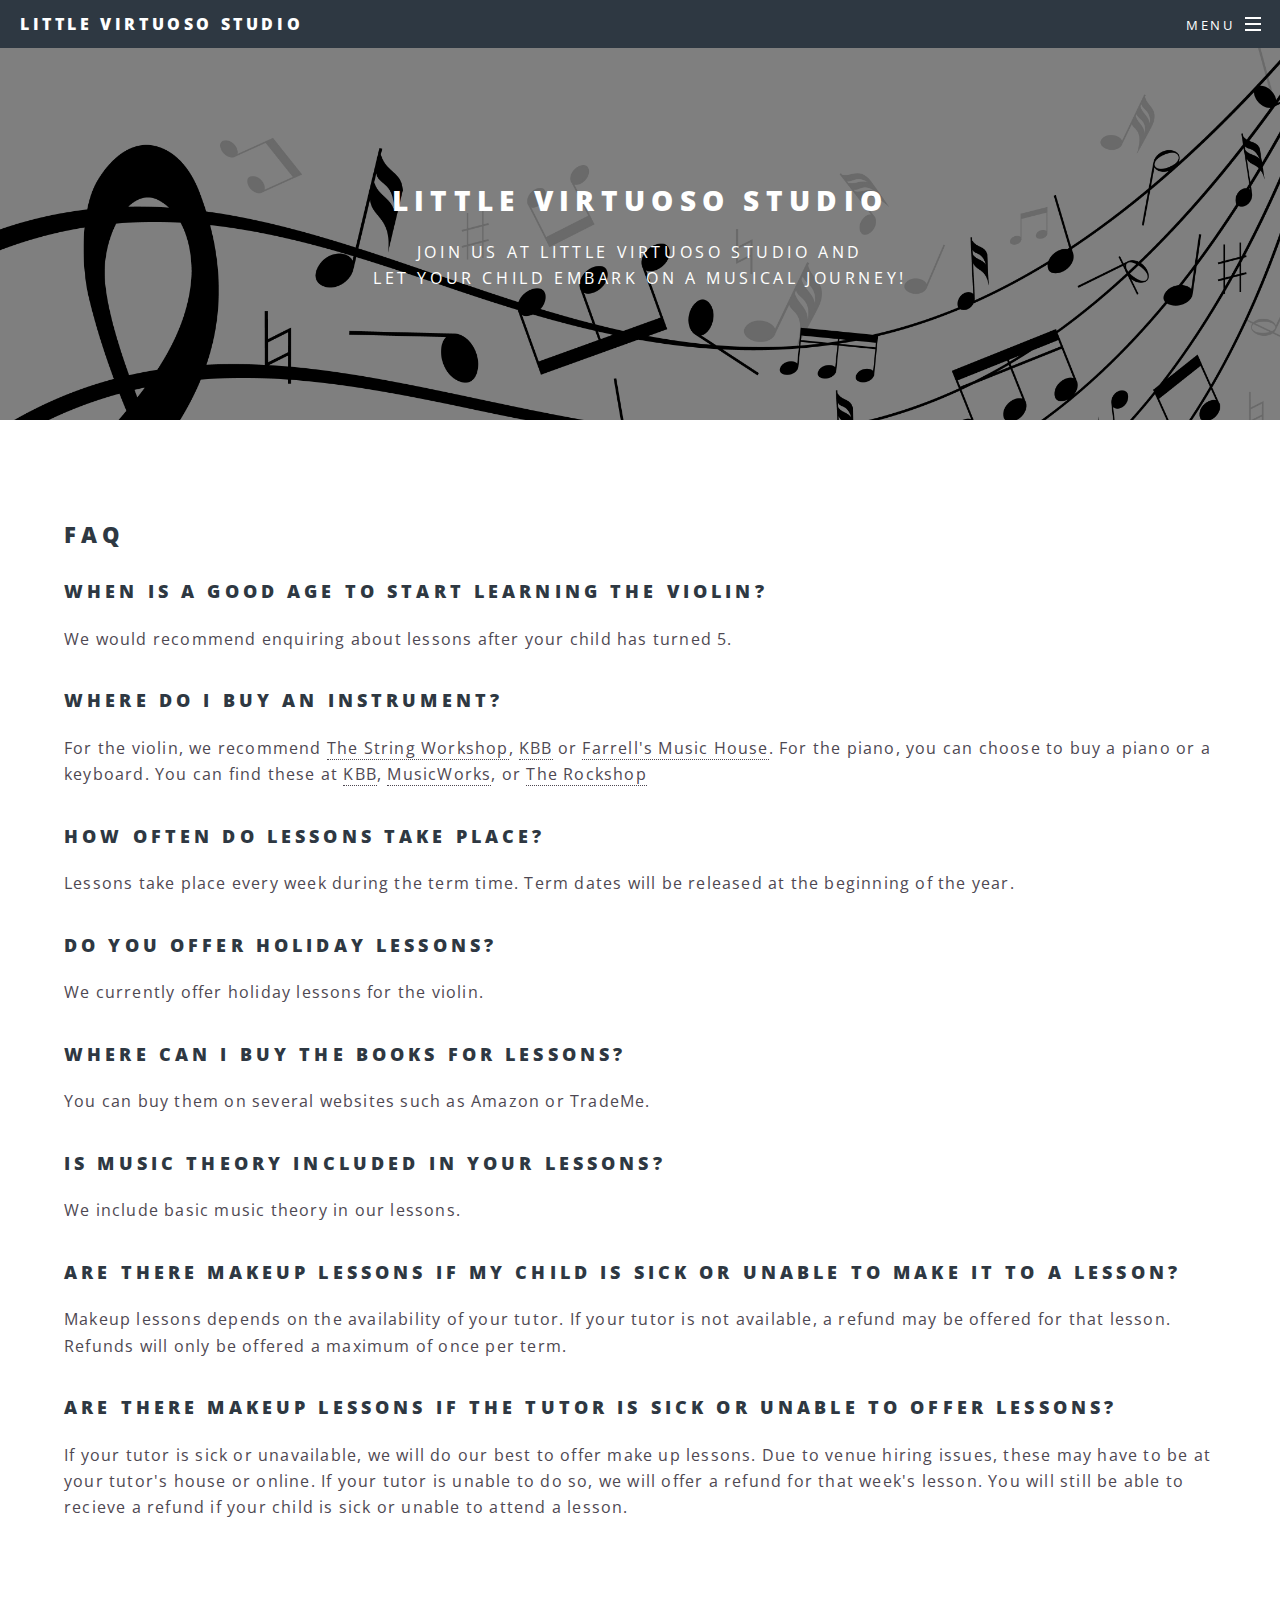
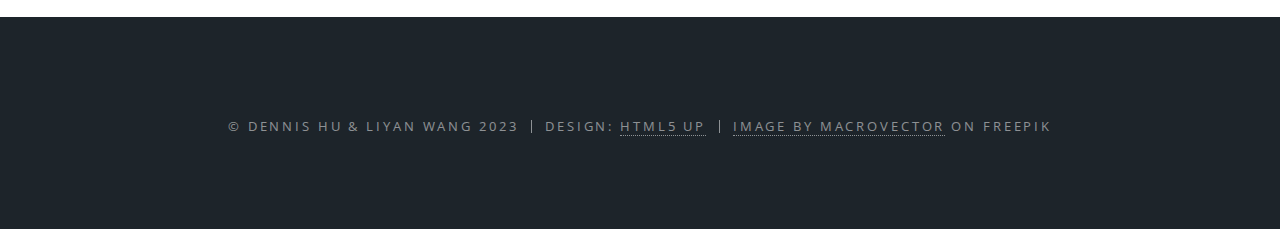
==== faq.html @ 26b9c745 "Add files" ====
<!DOCTYPE HTML>
<!--
	Spectral by HTML5 UP
	html5up.net | @ajlkn
	Free for personal and commercial use under the CCA 3.0 license (html5up.net/license)
-->
<html>
	<head>
		<title>Little Virtuoso Studio</title>
		<meta charset="utf-8" />
		<meta name="viewport" content="width=device-width, initial-scale=1, user-scalable=no" />
		<link rel="stylesheet" href="assets/css/main.css" />
		<noscript><link rel="stylesheet" href="assets/css/noscript.css" /></noscript>
	</head>
	<body class="is-preload">

		<!-- Page Wrapper -->
			<div id="page-wrapper">

				<!-- Header -->
					<header id="header">
						<h1><a href="index.html">Little Virtuoso Studio</a></h1>
						<nav id="nav">
							<ul>
								<li class="special">
									<a href="#menu" class="menuToggle"><span>Menu</span></a>
									<div id="menu">
										<ul>
											<li><a href="index.html">Home</a></li>
											<li><a href="lessons.html">Lessons</a></li>
											<li><a href="faq.html">FAQ</a></li>
											<li><a href="tutors.html">Our Tutors</a></li>
											<li><a href="contact.html">Contact</a></li>
										</ul>
									</div>
								</li>
						</nav>
					</header>

				<!-- Main -->
					<article id="main">
						<header>
							<h2>Little Virtuoso Studio</h2>
							<p>Join us at Little Virtuoso Studio and <br> let your child embark on a musical journey!</p>
						</header>
						<section class="wrapper style5">
							<div class="inner">

								<h2>FAQ</h2>

								<h3>When is a good age to start learning the violin?</h3>
								<p>We would recommend enquiring about lessons after your child has turned 5.</p>

								<h3>Where do I buy an instrument?</h3>
								<p>For the violin, we recommend <a href="https://www.stringworkshop.co.nz/">The String Workshop</a>, <a href="https://www.kbbmusic.co.nz/">KBB</a> 
								or <a href="https://www.farrellsmusic.co.nz/">Farrell's Music House</a>. For the piano, you can choose to buy a piano or a keyboard. You can find these at 
								<a href="https://www.kbbmusic.co.nz/">KBB</a>, <a href="https://www.musicworks.co.nz/">MusicWorks</a>, or <a href="https://www.rockshop.co.nz/">The Rockshop</a></p>
								
								<h3>How often do lessons take place?</h3>
								<p>Lessons take place every week during the term time. Term dates will be released at the beginning of the year.</p>

								<h3>Do you offer holiday lessons?</h3>
								<p>We currently offer holiday lessons for the violin.</p>

								<h3>Where can I buy the books for lessons?</h3>
								<p>You can buy them on several websites such as Amazon or TradeMe.</p>

								<h3>Is music theory included in your lessons?</h3>
								<p>We include basic music theory in our lessons.</p>

								<h3>Are there makeup lessons if my child is sick or unable to make it to a lesson?</h3>
								<p>Makeup lessons depends on the availability of your tutor. If your tutor is not available, a refund may be offered for that lesson. 
									Refunds will only be offered a maximum of once per term.</p>

								<h3>Are there makeup lessons if the tutor is sick or unable to offer lessons?</h3>
								<p>If your tutor is sick or unavailable, we will do our best to offer make up lessons. Due to venue hiring issues, these may have to be at your tutor's house or online. If 
									your tutor is unable to do so, we will offer a refund for that week's lesson. You will still be able to recieve a refund if your child is sick 
									or unable to attend a lesson.</p>

							</div>
						</section>
					</article>

				<!-- Footer -->
					<footer id="footer">
						<!--<ul class="icons">
							<li><a href="#" class="icon brands fa-twitter"><span class="label">Twitter</span></a></li>
							<li><a href="#" class="icon brands fa-facebook-f"><span class="label">Facebook</span></a></li>
							<li><a href="#" class="icon brands fa-instagram"><span class="label">Instagram</span></a></li>
							<li><a href="#" class="icon brands fa-dribbble"><span class="label">Dribbble</span></a></li>
							<li><a href="mailto:littlevirtuosostudio@gmail.com" class="icon solid fa-envelope"><span class="label">Email</span></a></li>
						</ul>-->
						<ul class="copyright">
							<li>&copy; Dennis Hu & Liyan Wang 2023</li><li>Design: <a href="http://html5up.net">HTML5 UP</a></li><li><a href="https://www.freepik.com/free-vector/music-notes-stave-staff_10704780.htm#query=music&position=1&from_view=keyword&track=sph">Image by macrovector</a> on Freepik</li>
						</ul>
					</footer>

			</div>

		<!-- Scripts -->
			<script src="assets/js/jquery.min.js"></script>
			<script src="assets/js/jquery.scrollex.min.js"></script>
			<script src="assets/js/jquery.scrolly.min.js"></script>
			<script src="assets/js/browser.min.js"></script>
			<script src="assets/js/breakpoints.min.js"></script>
			<script src="assets/js/util.js"></script>
			<script src="assets/js/main.js"></script>

	</body>
</html>
---- assets/css/main.css ----
@import url(fontawesome-all.min.css);
@import url("https://fonts.googleapis.com/css?family=Open+Sans:400,400italic,600,600italic,800,800italic");

/*
	Spectral by HTML5 UP
	html5up.net | @ajlkn
	Free for personal and commercial use under the CCA 3.0 license (html5up.net/license)
*/

html, body, div, span, applet, object,
iframe, h1, h2, h3, h4, h5, h6, p, blockquote,
pre, a, abbr, acronym, address, big, cite,
code, del, dfn, em, img, ins, kbd, q, s, samp,
small, strike, strong, sub, sup, tt, var, b,
u, i, center, dl, dt, dd, ol, ul, li, fieldset,
form, label, legend, table, caption, tbody,
tfoot, thead, tr, th, td, article, aside,
canvas, details, embed, figure, figcaption,
footer, header, hgroup, menu, nav, output, ruby,
section, summary, time, mark, audio, video {
	margin: 0;
	padding: 0;
	border: 0;
	font-size: 100%;
	font: inherit;
	vertical-align: baseline;}

article, aside, details, figcaption, figure,
footer, header, hgroup, menu, nav, section {
	display: block;}

body {
	line-height: 1;
}

ol, ul {
	list-style: none;
}

blockquote, q {
	quotes: none;
}

	blockquote:before, blockquote:after, q:before, q:after {
		content: '';
		content: none;
	}

table {
	border-collapse: collapse;
	border-spacing: 0;
}

body {
	-webkit-text-size-adjust: none;
}

mark {
	background-color: transparent;
	color: inherit;
}

input::-moz-focus-inner {
	border: 0;
	padding: 0;
}

input, select, textarea {
	-moz-appearance: none;
	-webkit-appearance: none;
	-ms-appearance: none;
	appearance: none;
}

/* Basic */

	@-ms-viewport {
		width: device-width;
	}

	html {
		box-sizing: border-box;
	}

	*, *:before, *:after {
		box-sizing: inherit;
	}

	body {
		background: #2e3842;
	}

		body.is-preload *, body.is-preload *:before, body.is-preload *:after {
			-moz-animation: none !important;
			-webkit-animation: none !important;
			-ms-animation: none !important;
			animation: none !important;
			-moz-transition: none !important;
			-webkit-transition: none !important;
			-ms-transition: none !important;
			transition: none !important;
		}

	body, input, select, textarea {
		color: #fff;
		font-family: "Open Sans", Helvetica, sans-serif;
		font-size: 15pt;
		font-weight: 400;
		letter-spacing: 0.075em;
		line-height: 1.65em;
	}

		@media screen and (max-width: 1680px) {

			body, input, select, textarea {
				font-size: 13pt;
			}

		}

		@media screen and (max-width: 1280px) {

			body, input, select, textarea {
				font-size: 12pt;
			}

		}

		@media screen and (max-width: 736px) {

			body, input, select, textarea {
				font-size: 11pt;
				letter-spacing: 0.0375em;
			}

		}

	a {
		-moz-transition: color 0.2s ease, border-bottom-color 0.2s ease;
		-webkit-transition: color 0.2s ease, border-bottom-color 0.2s ease;
		-ms-transition: color 0.2s ease, border-bottom-color 0.2s ease;
		transition: color 0.2s ease, border-bottom-color 0.2s ease;
		border-bottom: dotted 1px;
		color: inherit;
		text-decoration: none;
	}

		a:hover {
			border-bottom-color: transparent;
		}

	strong, b {
		color: #fff;
		font-weight: 600;
	}

	em, i {
		font-style: italic;
	}

	p {
		margin: 0 0 2em 0;
	}

	h1, h2, h3, h4, h5, h6 {
		color: #fff;
		font-weight: 800;
		letter-spacing: 0.225em;
		line-height: 1em;
		margin: 0 0 1em 0;
		text-transform: uppercase;
	}

		h1 a, h2 a, h3 a, h4 a, h5 a, h6 a {
			color: inherit;
			text-decoration: none;
		}

	h2 {
		font-size: 1.35em;
		line-height: 1.75em;
	}

		@media screen and (max-width: 736px) {

			h2 {
				font-size: 1.1em;
				line-height: 1.65em;
			}

		}

	h3 {
		font-size: 1.15em;
		line-height: 1.75em;
	}

		@media screen and (max-width: 736px) {

			h3 {
				font-size: 1em;
				line-height: 1.65em;
			}

		}

	h4 {
		font-size: 1em;
		line-height: 1.5em;
	}

	h5 {
		font-size: 0.8em;
		line-height: 1.5em;
	}

	h6 {
		font-size: 0.7em;
		line-height: 1.5em;
	}

	sub {
		font-size: 0.8em;
		position: relative;
		top: 0.5em;
	}

	sup {
		font-size: 0.8em;
		position: relative;
		top: -0.5em;
	}

	hr {
		border: 0;
		border-bottom: solid 2px #fff;
		margin: 3em 0;
	}

		hr.major {
			margin: 4.5em 0;
		}

	blockquote {
		border-left: solid 4px #fff;
		font-style: italic;
		margin: 0 0 2em 0;
		padding: 0.5em 0 0.5em 2em;
	}

	code {
		background: rgba(144, 144, 144, 0.25);
		border-radius: 3px;
		font-family: "Courier New", monospace;
		font-size: 0.9em;
		letter-spacing: 0;
		margin: 0 0.25em;
		padding: 0.25em 0.65em;
	}

	pre {
		-webkit-overflow-scrolling: touch;
		font-family: "Courier New", monospace;
		font-size: 0.9em;
		margin: 0 0 2em 0;
	}

		pre code {
			display: block;
			line-height: 1.75em;
			padding: 1em 1.5em;
			overflow-x: auto;
		}

	.align-left {
		text-align: left;
	}

	.align-center {
		text-align: center;
	}

	.align-right {
		text-align: right;
	}

/* Row */

	.row {
		display: flex;
		flex-wrap: wrap;
		box-sizing: border-box;
		align-items: stretch;
	}

		.row > * {
			box-sizing: border-box;
		}

		.row.gtr-uniform > * > :last-child {
			margin-bottom: 0;
		}

		.row.aln-left {
			justify-content: flex-start;
		}

		.row.aln-center {
			justify-content: center;
		}

		.row.aln-right {
			justify-content: flex-end;
		}

		.row.aln-top {
			align-items: flex-start;
		}

		.row.aln-middle {
			align-items: center;
		}

		.row.aln-bottom {
			align-items: flex-end;
		}

		.row > .imp {
			order: -1;
		}

		.row > .col-1 {
			width: 8.33333%;
		}

		.row > .off-1 {
			margin-left: 8.33333%;
		}

		.row > .col-2 {
			width: 16.66667%;
		}

		.row > .off-2 {
			margin-left: 16.66667%;
		}

		.row > .col-3 {
			width: 25%;
		}

		.row > .off-3 {
			margin-left: 25%;
		}

		.row > .col-4 {
			width: 33.33333%;
		}

		.row > .off-4 {
			margin-left: 33.33333%;
		}

		.row > .col-5 {
			width: 41.66667%;
		}

		.row > .off-5 {
			margin-left: 41.66667%;
		}

		.row > .col-6 {
			width: 50%;
		}

		.row > .off-6 {
			margin-left: 50%;
		}

		.row > .col-7 {
			width: 58.33333%;
		}

		.row > .off-7 {
			margin-left: 58.33333%;
		}

		.row > .col-8 {
			width: 66.66667%;
		}

		.row > .off-8 {
			margin-left: 66.66667%;
		}

		.row > .col-9 {
			width: 75%;
		}

		.row > .off-9 {
			margin-left: 75%;
		}

		.row > .col-10 {
			width: 83.33333%;
		}

		.row > .off-10 {
			margin-left: 83.33333%;
		}

		.row > .col-11 {
			width: 91.66667%;
		}

		.row > .off-11 {
			margin-left: 91.66667%;
		}

		.row > .col-12 {
			width: 100%;
		}

		.row > .off-12 {
			margin-left: 100%;
		}

		.row.gtr-0 {
			margin-top: 0;
			margin-left: 0em;
		}

			.row.gtr-0 > * {
				padding: 0 0 0 0em;
			}

			.row.gtr-0.gtr-uniform {
				margin-top: 0em;
			}

				.row.gtr-0.gtr-uniform > * {
					padding-top: 0em;
				}

		.row.gtr-25 {
			margin-top: 0;
			margin-left: -0.375em;
		}

			.row.gtr-25 > * {
				padding: 0 0 0 0.375em;
			}

			.row.gtr-25.gtr-uniform {
				margin-top: -0.375em;
			}

				.row.gtr-25.gtr-uniform > * {
					padding-top: 0.375em;
				}

		.row.gtr-50 {
			margin-top: 0;
			margin-left: -0.75em;
		}

			.row.gtr-50 > * {
				padding: 0 0 0 0.75em;
			}

			.row.gtr-50.gtr-uniform {
				margin-top: -0.75em;
			}

				.row.gtr-50.gtr-uniform > * {
					padding-top: 0.75em;
				}

		.row {
			margin-top: 0;
			margin-left: -1.5em;
		}

			.row > * {
				padding: 0 0 0 1.5em;
			}

			.row.gtr-uniform {
				margin-top: -1.5em;
			}

				.row.gtr-uniform > * {
					padding-top: 1.5em;
				}

		.row.gtr-150 {
			margin-top: 0;
			margin-left: -2.25em;
		}

			.row.gtr-150 > * {
				padding: 0 0 0 2.25em;
			}

			.row.gtr-150.gtr-uniform {
				margin-top: -2.25em;
			}

				.row.gtr-150.gtr-uniform > * {
					padding-top: 2.25em;
				}

		.row.gtr-200 {
			margin-top: 0;
			margin-left: -3em;
		}

			.row.gtr-200 > * {
				padding: 0 0 0 3em;
			}

			.row.gtr-200.gtr-uniform {
				margin-top: -3em;
			}

				.row.gtr-200.gtr-uniform > * {
					padding-top: 3em;
				}

		@media screen and (max-width: 1680px) {

			.row {
				display: flex;
				flex-wrap: wrap;
				box-sizing: border-box;
				align-items: stretch;
			}

				.row > * {
					box-sizing: border-box;
				}

				.row.gtr-uniform > * > :last-child {
					margin-bottom: 0;
				}

				.row.aln-left {
					justify-content: flex-start;
				}

				.row.aln-center {
					justify-content: center;
				}

				.row.aln-right {
					justify-content: flex-end;
				}

				.row.aln-top {
					align-items: flex-start;
				}

				.row.aln-middle {
					align-items: center;
				}

				.row.aln-bottom {
					align-items: flex-end;
				}

				.row > .imp-xlarge {
					order: -1;
				}

				.row > .col-1-xlarge {
					width: 8.33333%;
				}

				.row > .off-1-xlarge {
					margin-left: 8.33333%;
				}

				.row > .col-2-xlarge {
					width: 16.66667%;
				}

				.row > .off-2-xlarge {
					margin-left: 16.66667%;
				}

				.row > .col-3-xlarge {
					width: 25%;
				}

				.row > .off-3-xlarge {
					margin-left: 25%;
				}

				.row > .col-4-xlarge {
					width: 33.33333%;
				}

				.row > .off-4-xlarge {
					margin-left: 33.33333%;
				}

				.row > .col-5-xlarge {
					width: 41.66667%;
				}

				.row > .off-5-xlarge {
					margin-left: 41.66667%;
				}

				.row > .col-6-xlarge {
					width: 50%;
				}

				.row > .off-6-xlarge {
					margin-left: 50%;
				}

				.row > .col-7-xlarge {
					width: 58.33333%;
				}

				.row > .off-7-xlarge {
					margin-left: 58.33333%;
				}

				.row > .col-8-xlarge {
					width: 66.66667%;
				}

				.row > .off-8-xlarge {
					margin-left: 66.66667%;
				}

				.row > .col-9-xlarge {
					width: 75%;
				}

				.row > .off-9-xlarge {
					margin-left: 75%;
				}

				.row > .col-10-xlarge {
					width: 83.33333%;
				}

				.row > .off-10-xlarge {
					margin-left: 83.33333%;
				}

				.row > .col-11-xlarge {
					width: 91.66667%;
				}

				.row > .off-11-xlarge {
					margin-left: 91.66667%;
				}

				.row > .col-12-xlarge {
					width: 100%;
				}

				.row > .off-12-xlarge {
					margin-left: 100%;
				}

				.row.gtr-0 {
					margin-top: 0;
					margin-left: 0em;
				}

					.row.gtr-0 > * {
						padding: 0 0 0 0em;
					}

					.row.gtr-0.gtr-uniform {
						margin-top: 0em;
					}

						.row.gtr-0.gtr-uniform > * {
							padding-top: 0em;
						}

				.row.gtr-25 {
					margin-top: 0;
					margin-left: -0.375em;
				}

					.row.gtr-25 > * {
						padding: 0 0 0 0.375em;
					}

					.row.gtr-25.gtr-uniform {
						margin-top: -0.375em;
					}

						.row.gtr-25.gtr-uniform > * {
							padding-top: 0.375em;
						}

				.row.gtr-50 {
					margin-top: 0;
					margin-left: -0.75em;
				}

					.row.gtr-50 > * {
						padding: 0 0 0 0.75em;
					}

					.row.gtr-50.gtr-uniform {
						margin-top: -0.75em;
					}

						.row.gtr-50.gtr-uniform > * {
							padding-top: 0.75em;
						}

				.row {
					margin-top: 0;
					margin-left: -1.5em;
				}

					.row > * {
						padding: 0 0 0 1.5em;
					}

					.row.gtr-uniform {
						margin-top: -1.5em;
					}

						.row.gtr-uniform > * {
							padding-top: 1.5em;
						}

				.row.gtr-150 {
					margin-top: 0;
					margin-left: -2.25em;
				}

					.row.gtr-150 > * {
						padding: 0 0 0 2.25em;
					}

					.row.gtr-150.gtr-uniform {
						margin-top: -2.25em;
					}

						.row.gtr-150.gtr-uniform > * {
							padding-top: 2.25em;
						}

				.row.gtr-200 {
					margin-top: 0;
					margin-left: -3em;
				}

					.row.gtr-200 > * {
						padding: 0 0 0 3em;
					}

					.row.gtr-200.gtr-uniform {
						margin-top: -3em;
					}

						.row.gtr-200.gtr-uniform > * {
							padding-top: 3em;
						}

		}

		@media screen and (max-width: 1280px) {

			.row {
				display: flex;
				flex-wrap: wrap;
				box-sizing: border-box;
				align-items: stretch;
			}

				.row > * {
					box-sizing: border-box;
				}

				.row.gtr-uniform > * > :last-child {
					margin-bottom: 0;
				}

				.row.aln-left {
					justify-content: flex-start;
				}

				.row.aln-center {
					justify-content: center;
				}

				.row.aln-right {
					justify-content: flex-end;
				}

				.row.aln-top {
					align-items: flex-start;
				}

				.row.aln-middle {
					align-items: center;
				}

				.row.aln-bottom {
					align-items: flex-end;
				}

				.row > .imp-large {
					order: -1;
				}

				.row > .col-1-large {
					width: 8.33333%;
				}

				.row > .off-1-large {
					margin-left: 8.33333%;
				}

				.row > .col-2-large {
					width: 16.66667%;
				}

				.row > .off-2-large {
					margin-left: 16.66667%;
				}

				.row > .col-3-large {
					width: 25%;
				}

				.row > .off-3-large {
					margin-left: 25%;
				}

				.row > .col-4-large {
					width: 33.33333%;
				}

				.row > .off-4-large {
					margin-left: 33.33333%;
				}

				.row > .col-5-large {
					width: 41.66667%;
				}

				.row > .off-5-large {
					margin-left: 41.66667%;
				}

				.row > .col-6-large {
					width: 50%;
				}

				.row > .off-6-large {
					margin-left: 50%;
				}

				.row > .col-7-large {
					width: 58.33333%;
				}

				.row > .off-7-large {
					margin-left: 58.33333%;
				}

				.row > .col-8-large {
					width: 66.66667%;
				}

				.row > .off-8-large {
					margin-left: 66.66667%;
				}

				.row > .col-9-large {
					width: 75%;
				}

				.row > .off-9-large {
					margin-left: 75%;
				}

				.row > .col-10-large {
					width: 83.33333%;
				}

				.row > .off-10-large {
					margin-left: 83.33333%;
				}

				.row > .col-11-large {
					width: 91.66667%;
				}

				.row > .off-11-large {
					margin-left: 91.66667%;
				}

				.row > .col-12-large {
					width: 100%;
				}

				.row > .off-12-large {
					margin-left: 100%;
				}

				.row.gtr-0 {
					margin-top: 0;
					margin-left: 0em;
				}

					.row.gtr-0 > * {
						padding: 0 0 0 0em;
					}

					.row.gtr-0.gtr-uniform {
						margin-top: 0em;
					}

						.row.gtr-0.gtr-uniform > * {
							padding-top: 0em;
						}

				.row.gtr-25 {
					margin-top: 0;
					margin-left: -0.375em;
				}

					.row.gtr-25 > * {
						padding: 0 0 0 0.375em;
					}

					.row.gtr-25.gtr-uniform {
						margin-top: -0.375em;
					}

						.row.gtr-25.gtr-uniform > * {
							padding-top: 0.375em;
						}

				.row.gtr-50 {
					margin-top: 0;
					margin-left: -0.75em;
				}

					.row.gtr-50 > * {
						padding: 0 0 0 0.75em;
					}

					.row.gtr-50.gtr-uniform {
						margin-top: -0.75em;
					}

						.row.gtr-50.gtr-uniform > * {
							padding-top: 0.75em;
						}

				.row {
					margin-top: 0;
					margin-left: -1.5em;
				}

					.row > * {
						padding: 0 0 0 1.5em;
					}

					.row.gtr-uniform {
						margin-top: -1.5em;
					}

						.row.gtr-uniform > * {
							padding-top: 1.5em;
						}

				.row.gtr-150 {
					margin-top: 0;
					margin-left: -2.25em;
				}

					.row.gtr-150 > * {
						padding: 0 0 0 2.25em;
					}

					.row.gtr-150.gtr-uniform {
						margin-top: -2.25em;
					}

						.row.gtr-150.gtr-uniform > * {
							padding-top: 2.25em;
						}

				.row.gtr-200 {
					margin-top: 0;
					margin-left: -3em;
				}

					.row.gtr-200 > * {
						padding: 0 0 0 3em;
					}

					.row.gtr-200.gtr-uniform {
						margin-top: -3em;
					}

						.row.gtr-200.gtr-uniform > * {
							padding-top: 3em;
						}

		}

		@media screen and (max-width: 980px) {

			.row {
				display: flex;
				flex-wrap: wrap;
				box-sizing: border-box;
				align-items: stretch;
			}

				.row > * {
					box-sizing: border-box;
				}

				.row.gtr-uniform > * > :last-child {
					margin-bottom: 0;
				}

				.row.aln-left {
					justify-content: flex-start;
				}

				.row.aln-center {
					justify-content: center;
				}

				.row.aln-right {
					justify-content: flex-end;
				}

				.row.aln-top {
					align-items: flex-start;
				}

				.row.aln-middle {
					align-items: center;
				}

				.row.aln-bottom {
					align-items: flex-end;
				}

				.row > .imp-medium {
					order: -1;
				}

				.row > .col-1-medium {
					width: 8.33333%;
				}

				.row > .off-1-medium {
					margin-left: 8.33333%;
				}

				.row > .col-2-medium {
					width: 16.66667%;
				}

				.row > .off-2-medium {
					margin-left: 16.66667%;
				}

				.row > .col-3-medium {
					width: 25%;
				}

				.row > .off-3-medium {
					margin-left: 25%;
				}

				.row > .col-4-medium {
					width: 33.33333%;
				}

				.row > .off-4-medium {
					margin-left: 33.33333%;
				}

				.row > .col-5-medium {
					width: 41.66667%;
				}

				.row > .off-5-medium {
					margin-left: 41.66667%;
				}

				.row > .col-6-medium {
					width: 50%;
				}

				.row > .off-6-medium {
					margin-left: 50%;
				}

				.row > .col-7-medium {
					width: 58.33333%;
				}

				.row > .off-7-medium {
					margin-left: 58.33333%;
				}

				.row > .col-8-medium {
					width: 66.66667%;
				}

				.row > .off-8-medium {
					margin-left: 66.66667%;
				}

				.row > .col-9-medium {
					width: 75%;
				}

				.row > .off-9-medium {
					margin-left: 75%;
				}

				.row > .col-10-medium {
					width: 83.33333%;
				}

				.row > .off-10-medium {
					margin-left: 83.33333%;
				}

				.row > .col-11-medium {
					width: 91.66667%;
				}

				.row > .off-11-medium {
					margin-left: 91.66667%;
				}

				.row > .col-12-medium {
					width: 100%;
				}

				.row > .off-12-medium {
					margin-left: 100%;
				}

				.row.gtr-0 {
					margin-top: 0;
					margin-left: 0em;
				}

					.row.gtr-0 > * {
						padding: 0 0 0 0em;
					}

					.row.gtr-0.gtr-uniform {
						margin-top: 0em;
					}

						.row.gtr-0.gtr-uniform > * {
							padding-top: 0em;
						}

				.row.gtr-25 {
					margin-top: 0;
					margin-left: -0.375em;
				}

					.row.gtr-25 > * {
						padding: 0 0 0 0.375em;
					}

					.row.gtr-25.gtr-uniform {
						margin-top: -0.375em;
					}

						.row.gtr-25.gtr-uniform > * {
							padding-top: 0.375em;
						}

				.row.gtr-50 {
					margin-top: 0;
					margin-left: -0.75em;
				}

					.row.gtr-50 > * {
						padding: 0 0 0 0.75em;
					}

					.row.gtr-50.gtr-uniform {
						margin-top: -0.75em;
					}

						.row.gtr-50.gtr-uniform > * {
							padding-top: 0.75em;
						}

				.row {
					margin-top: 0;
					margin-left: -1.5em;
				}

					.row > * {
						padding: 0 0 0 1.5em;
					}

					.row.gtr-uniform {
						margin-top: -1.5em;
					}

						.row.gtr-uniform > * {
							padding-top: 1.5em;
						}

				.row.gtr-150 {
					margin-top: 0;
					margin-left: -2.25em;
				}

					.row.gtr-150 > * {
						padding: 0 0 0 2.25em;
					}

					.row.gtr-150.gtr-uniform {
						margin-top: -2.25em;
					}

						.row.gtr-150.gtr-uniform > * {
							padding-top: 2.25em;
						}

				.row.gtr-200 {
					margin-top: 0;
					margin-left: -3em;
				}

					.row.gtr-200 > * {
						padding: 0 0 0 3em;
					}

					.row.gtr-200.gtr-uniform {
						margin-top: -3em;
					}

						.row.gtr-200.gtr-uniform > * {
							padding-top: 3em;
						}

		}

		@media screen and (max-width: 736px) {

			.row {
				display: flex;
				flex-wrap: wrap;
				box-sizing: border-box;
				align-items: stretch;
			}

				.row > * {
					box-sizing: border-box;
				}

				.row.gtr-uniform > * > :last-child {
					margin-bottom: 0;
				}

				.row.aln-left {
					justify-content: flex-start;
				}

				.row.aln-center {
					justify-content: center;
				}

				.row.aln-right {
					justify-content: flex-end;
				}

				.row.aln-top {
					align-items: flex-start;
				}

				.row.aln-middle {
					align-items: center;
				}

				.row.aln-bottom {
					align-items: flex-end;
				}

				.row > .imp-small {
					order: -1;
				}

				.row > .col-1-small {
					width: 8.33333%;
				}

				.row > .off-1-small {
					margin-left: 8.33333%;
				}

				.row > .col-2-small {
					width: 16.66667%;
				}

				.row > .off-2-small {
					margin-left: 16.66667%;
				}

				.row > .col-3-small {
					width: 25%;
				}

				.row > .off-3-small {
					margin-left: 25%;
				}

				.row > .col-4-small {
					width: 33.33333%;
				}

				.row > .off-4-small {
					margin-left: 33.33333%;
				}

				.row > .col-5-small {
					width: 41.66667%;
				}

				.row > .off-5-small {
					margin-left: 41.66667%;
				}

				.row > .col-6-small {
					width: 50%;
				}

				.row > .off-6-small {
					margin-left: 50%;
				}

				.row > .col-7-small {
					width: 58.33333%;
				}

				.row > .off-7-small {
					margin-left: 58.33333%;
				}

				.row > .col-8-small {
					width: 66.66667%;
				}

				.row > .off-8-small {
					margin-left: 66.66667%;
				}

				.row > .col-9-small {
					width: 75%;
				}

				.row > .off-9-small {
					margin-left: 75%;
				}

				.row > .col-10-small {
					width: 83.33333%;
				}

				.row > .off-10-small {
					margin-left: 83.33333%;
				}

				.row > .col-11-small {
					width: 91.66667%;
				}

				.row > .off-11-small {
					margin-left: 91.66667%;
				}

				.row > .col-12-small {
					width: 100%;
				}

				.row > .off-12-small {
					margin-left: 100%;
				}

				.row.gtr-0 {
					margin-top: 0;
					margin-left: 0em;
				}

					.row.gtr-0 > * {
						padding: 0 0 0 0em;
					}

					.row.gtr-0.gtr-uniform {
						margin-top: 0em;
					}

						.row.gtr-0.gtr-uniform > * {
							padding-top: 0em;
						}

				.row.gtr-25 {
					margin-top: 0;
					margin-left: -0.375em;
				}

					.row.gtr-25 > * {
						padding: 0 0 0 0.375em;
					}

					.row.gtr-25.gtr-uniform {
						margin-top: -0.375em;
					}

						.row.gtr-25.gtr-uniform > * {
							padding-top: 0.375em;
						}

				.row.gtr-50 {
					margin-top: 0;
					margin-left: -0.75em;
				}

					.row.gtr-50 > * {
						padding: 0 0 0 0.75em;
					}

					.row.gtr-50.gtr-uniform {
						margin-top: -0.75em;
					}

						.row.gtr-50.gtr-uniform > * {
							padding-top: 0.75em;
						}

				.row {
					margin-top: 0;
					margin-left: -1.5em;
				}

					.row > * {
						padding: 0 0 0 1.5em;
					}

					.row.gtr-uniform {
						margin-top: -1.5em;
					}

						.row.gtr-uniform > * {
							padding-top: 1.5em;
						}

				.row.gtr-150 {
					margin-top: 0;
					margin-left: -2.25em;
				}

					.row.gtr-150 > * {
						padding: 0 0 0 2.25em;
					}

					.row.gtr-150.gtr-uniform {
						margin-top: -2.25em;
					}

						.row.gtr-150.gtr-uniform > * {
							padding-top: 2.25em;
						}

				.row.gtr-200 {
					margin-top: 0;
					margin-left: -3em;
				}

					.row.gtr-200 > * {
						padding: 0 0 0 3em;
					}

					.row.gtr-200.gtr-uniform {
						margin-top: -3em;
					}

						.row.gtr-200.gtr-uniform > * {
							padding-top: 3em;
						}

		}

		@media screen and (max-width: 480px) {

			.row {
				display: flex;
				flex-wrap: wrap;
				box-sizing: border-box;
				align-items: stretch;
			}

				.row > * {
					box-sizing: border-box;
				}

				.row.gtr-uniform > * > :last-child {
					margin-bottom: 0;
				}

				.row.aln-left {
					justify-content: flex-start;
				}

				.row.aln-center {
					justify-content: center;
				}

				.row.aln-right {
					justify-content: flex-end;
				}

				.row.aln-top {
					align-items: flex-start;
				}

				.row.aln-middle {
					align-items: center;
				}

				.row.aln-bottom {
					align-items: flex-end;
				}

				.row > .imp-xsmall {
					order: -1;
				}

				.row > .col-1-xsmall {
					width: 8.33333%;
				}

				.row > .off-1-xsmall {
					margin-left: 8.33333%;
				}

				.row > .col-2-xsmall {
					width: 16.66667%;
				}

				.row > .off-2-xsmall {
					margin-left: 16.66667%;
				}

				.row > .col-3-xsmall {
					width: 25%;
				}

				.row > .off-3-xsmall {
					margin-left: 25%;
				}

				.row > .col-4-xsmall {
					width: 33.33333%;
				}

				.row > .off-4-xsmall {
					margin-left: 33.33333%;
				}

				.row > .col-5-xsmall {
					width: 41.66667%;
				}

				.row > .off-5-xsmall {
					margin-left: 41.66667%;
				}

				.row > .col-6-xsmall {
					width: 50%;
				}

				.row > .off-6-xsmall {
					margin-left: 50%;
				}

				.row > .col-7-xsmall {
					width: 58.33333%;
				}

				.row > .off-7-xsmall {
					margin-left: 58.33333%;
				}

				.row > .col-8-xsmall {
					width: 66.66667%;
				}

				.row > .off-8-xsmall {
					margin-left: 66.66667%;
				}

				.row > .col-9-xsmall {
					width: 75%;
				}

				.row > .off-9-xsmall {
					margin-left: 75%;
				}

				.row > .col-10-xsmall {
					width: 83.33333%;
				}

				.row > .off-10-xsmall {
					margin-left: 83.33333%;
				}

				.row > .col-11-xsmall {
					width: 91.66667%;
				}

				.row > .off-11-xsmall {
					margin-left: 91.66667%;
				}

				.row > .col-12-xsmall {
					width: 100%;
				}

				.row > .off-12-xsmall {
					margin-left: 100%;
				}

				.row.gtr-0 {
					margin-top: 0;
					margin-left: 0em;
				}

					.row.gtr-0 > * {
						padding: 0 0 0 0em;
					}

					.row.gtr-0.gtr-uniform {
						margin-top: 0em;
					}

						.row.gtr-0.gtr-uniform > * {
							padding-top: 0em;
						}

				.row.gtr-25 {
					margin-top: 0;
					margin-left: -0.375em;
				}

					.row.gtr-25 > * {
						padding: 0 0 0 0.375em;
					}

					.row.gtr-25.gtr-uniform {
						margin-top: -0.375em;
					}

						.row.gtr-25.gtr-uniform > * {
							padding-top: 0.375em;
						}

				.row.gtr-50 {
					margin-top: 0;
					margin-left: -0.75em;
				}

					.row.gtr-50 > * {
						padding: 0 0 0 0.75em;
					}

					.row.gtr-50.gtr-uniform {
						margin-top: -0.75em;
					}

						.row.gtr-50.gtr-uniform > * {
							padding-top: 0.75em;
						}

				.row {
					margin-top: 0;
					margin-left: -1.5em;
				}

					.row > * {
						padding: 0 0 0 1.5em;
					}

					.row.gtr-uniform {
						margin-top: -1.5em;
					}

						.row.gtr-uniform > * {
							padding-top: 1.5em;
						}

				.row.gtr-150 {
					margin-top: 0;
					margin-left: -2.25em;
				}

					.row.gtr-150 > * {
						padding: 0 0 0 2.25em;
					}

					.row.gtr-150.gtr-uniform {
						margin-top: -2.25em;
					}

						.row.gtr-150.gtr-uniform > * {
							padding-top: 2.25em;
						}

				.row.gtr-200 {
					margin-top: 0;
					margin-left: -3em;
				}

					.row.gtr-200 > * {
						padding: 0 0 0 3em;
					}

					.row.gtr-200.gtr-uniform {
						margin-top: -3em;
					}

						.row.gtr-200.gtr-uniform > * {
							padding-top: 3em;
						}

		}

/* Section/Article */

	section.special, article.special {
		text-align: center;
	}

	header p {
		color: rgba(255, 255, 255, 0.5);
		position: relative;
		top: -0.25em;
	}

	header h3 + p {
		font-size: 1.1em;
	}

	header h4 + p,
	header h5 + p,
	header h6 + p {
		font-size: 0.9em;
	}

	header.major {
		margin: 0 0 3.5em 0;
	}

		header.major h2, header.major h3, header.major h4, header.major h5, header.major h6 {
			border-bottom: solid 2px #fff;
			display: inline-block;
			padding-bottom: 1em;
			position: relative;
		}

			header.major h2:after, header.major h3:after, header.major h4:after, header.major h5:after, header.major h6:after {
				content: '';
				display: block;
				height: 1px;
			}

		header.major p {
			color: #fff;
			top: 0;
		}

		@media screen and (max-width: 736px) {

			header.major {
				margin: 0 0 2em 0;
			}

		}

	@media screen and (max-width: 980px) {

		header br {
			display: none;
		}

	}

/* Form */

	form {
		margin: 0 0 2em 0;
	}

	label {
		color: #fff;
		display: block;
		font-size: 0.9em;
		font-weight: 600;
		margin: 0 0 1em 0;
	}

	input[type="text"],
	input[type="password"],
	input[type="email"],
	select,
	textarea {
		-moz-appearance: none;
		-webkit-appearance: none;
		-ms-appearance: none;
		appearance: none;
		background-color: rgba(144, 144, 144, 0.25);
		border-radius: 3px;
		border: none;
		color: inherit;
		display: block;
		outline: 0;
		padding: 0 1em;
		text-decoration: none;
		width: 100%;
	}

		input[type="text"]:invalid,
		input[type="password"]:invalid,
		input[type="email"]:invalid,
		select:invalid,
		textarea:invalid {
			box-shadow: none;
		}

		input[type="text"]:focus,
		input[type="password"]:focus,
		input[type="email"]:focus,
		select:focus,
		textarea:focus {
			box-shadow: 0 0 0 2px #21b2a6;
		}

	select {
		background-size: 1.25em;
		background-repeat: no-repeat;
		background-position: calc(100% - 1em) center;
		height: 2.75em;
		padding-right: 2.75em;
		text-overflow: ellipsis;
	}

		select:focus::-ms-value {
			background-color: transparent;
		}

		select::-ms-expand {
			display: none;
		}

	input[type="text"],
	input[type="password"],
	input[type="email"],
	select {
		height: 2.75em;
	}

	textarea {
		padding: 0.75em 1em;
	}

	input[type="checkbox"],
	input[type="radio"] {
		-moz-appearance: none;
		-webkit-appearance: none;
		-ms-appearance: none;
		appearance: none;
		display: block;
		float: left;
		margin-right: -2em;
		opacity: 0;
		width: 1em;
		z-index: -1;
	}

		input[type="checkbox"] + label,
		input[type="radio"] + label {
			text-decoration: none;
			color: #fff;
			cursor: pointer;
			display: inline-block;
			font-size: 1em;
			font-weight: 400;
			padding-left: 2.4em;
			padding-right: 0.75em;
			position: relative;
		}

			input[type="checkbox"] + label:before,
			input[type="radio"] + label:before {
				-moz-osx-font-smoothing: grayscale;
				-webkit-font-smoothing: antialiased;
				display: inline-block;
				font-style: normal;
				font-variant: normal;
				text-rendering: auto;
				line-height: 1;
				text-transform: none !important;
				font-family: 'Font Awesome 5 Free';
				font-weight: 900;
			}

			input[type="checkbox"] + label:before,
			input[type="radio"] + label:before {
				background: rgba(144, 144, 144, 0.25);
				border-radius: 3px;
				content: '';
				display: inline-block;
				font-size: 0.8em;
				height: 2.0625em;
				left: 0;
				line-height: 2.0625em;
				position: absolute;
				text-align: center;
				top: 0;
				width: 2.0625em;
			}

		input[type="checkbox"]:checked + label:before,
		input[type="radio"]:checked + label:before {
			background: #2e3842;
			color: #fff;
			content: '\f00c';
		}

		input[type="checkbox"]:focus + label:before,
		input[type="radio"]:focus + label:before {
			box-shadow: 0 0 0 2px #21b2a6;
		}

	input[type="checkbox"] + label:before {
		border-radius: 3px;
	}

	input[type="radio"] + label:before {
		border-radius: 100%;
	}

	::-webkit-input-placeholder {
		color: rgba(255, 255, 255, 0.5) !important;
		opacity: 1.0;
	}

	:-moz-placeholder {
		color: rgba(255, 255, 255, 0.5) !important;
		opacity: 1.0;
	}

	::-moz-placeholder {
		color: rgba(255, 255, 255, 0.5) !important;
		opacity: 1.0;
	}

	:-ms-input-placeholder {
		color: rgba(255, 255, 255, 0.5) !important;
		opacity: 1.0;
	}

/* Box */

	.box {
		border-radius: 3px;
		border: solid 2px #fff;
		margin-bottom: 2em;
		padding: 1.5em;
	}

		.box > :last-child,
		.box > :last-child > :last-child,
		.box > :last-child > :last-child > :last-child {
			margin-bottom: 0;
		}

		.box.alt {
			border: 0;
			border-radius: 0;
			padding: 0;
		}

/* Icon */

	.icon {
		text-decoration: none;
		border-bottom: none;
		position: relative;
	}

		.icon:before {
			-moz-osx-font-smoothing: grayscale;
			-webkit-font-smoothing: antialiased;
			display: inline-block;
			font-style: normal;
			font-variant: normal;
			text-rendering: auto;
			line-height: 1;
			text-transform: none !important;
			font-family: 'Font Awesome 5 Free';
			font-weight: 400;
		}

		.icon > .label {
			display: none;
		}

		.icon:before {
			line-height: inherit;
		}

		.icon.solid:before {
			font-weight: 900;
		}

		.icon.brands:before {
			font-family: 'Font Awesome 5 Brands';
		}

		.icon.major {
			-moz-transform: rotate(-45deg);
			-webkit-transform: rotate(-45deg);
			-ms-transform: rotate(-45deg);
			transform: rotate(-45deg);
			border-radius: 3px;
			border: solid 2px #fff;
			display: inline-block;
			font-size: 1.35em;
			height: calc(3em + 2px);
			line-height: 3em;
			text-align: center;
			width: calc(3em + 2px);
		}

			.icon.major:before {
				-moz-transform: rotate(45deg);
				-webkit-transform: rotate(45deg);
				-ms-transform: rotate(45deg);
				transform: rotate(45deg);
				display: inline-block;
				font-size: 1.5em;
			}

			@media screen and (max-width: 736px) {

				.icon.major {
					font-size: 1em;
				}

			}

		.icon.style1 {
			color: #00ffcc;
		}

		.icon.style2 {
			color: #00f0ff;
		}

		.icon.style3 {
			color: #76ddff;
		}

/* Image */

	.image {
		border-radius: 3px;
		border: 0;
		display: inline-block;
		position: relative;
	}

		.image img {
			border-radius: 3px;
			display: block;
		}

		.image.left {
			float: left;
			margin: 0 2em 2em 0;
			top: 0.25em;
		}

		.image.right {
			float: right;
			margin: 0 0 2em 2em;
			top: 0.25em;
		}

		.image.left, .image.right {
			max-width: 40%;
		}

			.image.left img, .image.right img {
				width: 100%;
			}

		.image.fit {
			display: block;
			margin: 0 0 2em 0;
			width: 100%;
		}

			.image.fit img {
				width: 100%;
			}

/* List */

	ol {
		list-style: decimal;
		margin: 0 0 2em 0;
		padding-left: 1.25em;
	}

		ol li {
			padding-left: 0.25em;
		}

	ul {
		list-style: disc;
		margin: 0 0 2em 0;
		padding-left: 1em;
	}

		ul li {
			padding-left: 0.5em;
		}

		ul.alt {
			list-style: none;
			padding-left: 0;
		}

			ul.alt li {
				border-top: solid 1px #fff;
				padding: 0.5em 0;
			}

				ul.alt li:first-child {
					border-top: 0;
					padding-top: 0;
				}

	dl {
		margin: 0 0 2em 0;
	}

/* Actions */

	ul.actions {
		display: -moz-flex;
		display: -webkit-flex;
		display: -ms-flex;
		display: flex;
		cursor: default;
		list-style: none;
		margin-left: -1em;
		padding-left: 0;
	}

		ul.actions li {
			padding: 0 0 0 1em;
			vertical-align: middle;
		}

		ul.actions.special {
			-moz-justify-content: center;
			-webkit-justify-content: center;
			-ms-justify-content: center;
			justify-content: center;
			width: 100%;
			margin-left: 0;
		}

			ul.actions.special li:first-child {
				padding-left: 0;
			}

		ul.actions.stacked {
			-moz-flex-direction: column;
			-webkit-flex-direction: column;
			-ms-flex-direction: column;
			flex-direction: column;
			margin-left: 0;
		}

			ul.actions.stacked li {
				padding: 1em 0 0 0;
			}

				ul.actions.stacked li:first-child {
					padding-top: 0;
				}

		ul.actions.fit {
			width: calc(100% + 1em);
		}

			ul.actions.fit li {
				-moz-flex-grow: 1;
				-webkit-flex-grow: 1;
				-ms-flex-grow: 1;
				flex-grow: 1;
				-moz-flex-shrink: 1;
				-webkit-flex-shrink: 1;
				-ms-flex-shrink: 1;
				flex-shrink: 1;
				width: 100%;
			}

				ul.actions.fit li > * {
					width: 100%;
				}

			ul.actions.fit.stacked {
				width: 100%;
			}

		@media screen and (max-width: 480px) {

			ul.actions:not(.fixed) {
				-moz-flex-direction: column;
				-webkit-flex-direction: column;
				-ms-flex-direction: column;
				flex-direction: column;
				margin-left: 0;
				width: 100% !important;
			}

				ul.actions:not(.fixed) li {
					-moz-flex-grow: 1;
					-webkit-flex-grow: 1;
					-ms-flex-grow: 1;
					flex-grow: 1;
					-moz-flex-shrink: 1;
					-webkit-flex-shrink: 1;
					-ms-flex-shrink: 1;
					flex-shrink: 1;
					padding: 1em 0 0 0;
					text-align: center;
					width: 100%;
				}

					ul.actions:not(.fixed) li > * {
						width: 100%;
					}

					ul.actions:not(.fixed) li:first-child {
						padding-top: 0;
					}

					ul.actions:not(.fixed) li input[type="submit"],
					ul.actions:not(.fixed) li input[type="reset"],
					ul.actions:not(.fixed) li input[type="button"],
					ul.actions:not(.fixed) li button,
					ul.actions:not(.fixed) li .button {
						width: 100%;
					}

						ul.actions:not(.fixed) li input[type="submit"].icon:before,
						ul.actions:not(.fixed) li input[type="reset"].icon:before,
						ul.actions:not(.fixed) li input[type="button"].icon:before,
						ul.actions:not(.fixed) li button.icon:before,
						ul.actions:not(.fixed) li .button.icon:before {
							margin-left: -0.5em;
						}

		}

/* Icons */

	ul.icons {
		cursor: default;
		list-style: none;
		padding-left: 0;
	}

		ul.icons li {
			display: inline-block;
			padding: 0 1em 0 0;
		}

			ul.icons li:last-child {
				padding-right: 0 !important;
			}

		ul.icons.major {
			padding: 1em 0;
		}

			ul.icons.major li {
				padding-right: 3.5em;
			}

				@media screen and (max-width: 736px) {

					ul.icons.major li {
						padding: 0 1em !important;
					}

				}

/* Table */

	.table-wrapper {
		-webkit-overflow-scrolling: touch;
		overflow-x: auto;
	}

	table {
		margin: 0 0 2em 0;
		width: 100%;
	}

		table tbody tr {
			border: solid 1px #fff;
			border-left: 0;
			border-right: 0;
		}

			table tbody tr:nth-child(2n + 1) {
				background-color: rgba(144, 144, 144, 0.25);
			}

		table td {
			padding: 0.75em 0.75em;
		}

		table th {
			color: #fff;
			font-size: 0.9em;
			font-weight: 600;
			padding: 0 0.75em 0.75em 0.75em;
			text-align: left;
		}

		table thead {
			border-bottom: solid 2px #fff;
		}

		table tfoot {
			border-top: solid 2px #fff;
		}

		table.alt {
			border-collapse: separate;
		}

			table.alt tbody tr td {
				border: solid 1px #fff;
				border-left-width: 0;
				border-top-width: 0;
			}

				table.alt tbody tr td:first-child {
					border-left-width: 1px;
				}

			table.alt tbody tr:first-child td {
				border-top-width: 1px;
			}

			table.alt thead {
				border-bottom: 0;
			}

			table.alt tfoot {
				border-top: 0;
			}

/* Button */

	input[type="submit"],
	input[type="reset"],
	input[type="button"],
	button,
	.button {
		-moz-appearance: none;
		-webkit-appearance: none;
		-ms-appearance: none;
		appearance: none;
		-moz-transition: background-color 0.2s ease-in-out, color 0.2s ease-in-out;
		-webkit-transition: background-color 0.2s ease-in-out, color 0.2s ease-in-out;
		-ms-transition: background-color 0.2s ease-in-out, color 0.2s ease-in-out;
		transition: background-color 0.2s ease-in-out, color 0.2s ease-in-out;
		background-color: transparent;
		border-radius: 3px;
		border: 0;
		box-shadow: inset 0 0 0 2px #fff;
		color: #fff;
		cursor: pointer;
		display: inline-block;
		font-size: 0.8em;
		font-weight: 600;
		height: 3.125em;
		letter-spacing: 0.225em;
		line-height: 3.125em;
		max-width: 30em;
		padding: 0 2.75em;
		text-align: center;
		text-decoration: none;
		text-transform: uppercase;
		white-space: nowrap;
		overflow: hidden;
		text-overflow: ellipsis;
	}

		input[type="submit"]:hover,
		input[type="reset"]:hover,
		input[type="button"]:hover,
		button:hover,
		.button:hover {
			background-color: rgba(144, 144, 144, 0.25);
		}

		input[type="submit"]:active,
		input[type="reset"]:active,
		input[type="button"]:active,
		button:active,
		.button:active {
			background-color: rgba(144, 144, 144, 0.5);
		}

		input[type="submit"].icon:before,
		input[type="reset"].icon:before,
		input[type="button"].icon:before,
		button.icon:before,
		.button.icon:before {
			margin-right: 0.5em;
		}

		input[type="submit"].fit,
		input[type="reset"].fit,
		input[type="button"].fit,
		button.fit,
		.button.fit {
			width: 100%;
		}

		input[type="submit"].small,
		input[type="reset"].small,
		input[type="button"].small,
		button.small,
		.button.small {
			font-size: 0.8em;
		}

		input[type="submit"].large,
		input[type="reset"].large,
		input[type="button"].large,
		button.large,
		.button.large {
			font-size: 1.35em;
		}

		input[type="submit"].primary,
		input[type="reset"].primary,
		input[type="button"].primary,
		button.primary,
		.button.primary {
			background-color: #ed4933;
			box-shadow: none !important;
			color: #ffffff !important;
			border-radius: 500px;
		}

			input[type="submit"].primary:hover,
			input[type="reset"].primary:hover,
			input[type="button"].primary:hover,
			button.primary:hover,
			.button.primary:hover {
				background-color: #ef5e4a !important;
			}

			input[type="submit"].primary:active,
			input[type="reset"].primary:active,
			input[type="button"].primary:active,
			button.primary:active,
			.button.primary:active {
				background-color: #eb341c !important;
			}

		input[type="submit"].disabled, input[type="submit"]:disabled,
		input[type="reset"].disabled,
		input[type="reset"]:disabled,
		input[type="button"].disabled,
		input[type="button"]:disabled,
		button.disabled,
		button:disabled,
		.button.disabled,
		.button:disabled {
			pointer-events: none;
			opacity: 0.25;
		}

		@media screen and (max-width: 736px) {

			input[type="submit"],
			input[type="reset"],
			input[type="button"],
			button,
			.button {
				height: 3.75em;
				line-height: 3.75em;
			}

		}

/* Features */

	.features {
		display: -moz-flex;
		display: -webkit-flex;
		display: -ms-flex;
		display: flex;
		-moz-flex-wrap: wrap;
		-webkit-flex-wrap: wrap;
		-ms-flex-wrap: wrap;
		flex-wrap: wrap;
		-moz-justify-content: center;
		-webkit-justify-content: center;
		-ms-justify-content: center;
		justify-content: center;
		list-style: none;
		padding: 0;
		width: 100%;
	}

		.features li {
			padding: 4em 4em 2em 6em ;
			display: block;
			position: relative;
			text-align: left;
			width: 50%;
		}

			.features li:nth-child(1) {
				background-color: rgba(0, 0, 0, 0.035);
			}

			.features li:nth-child(2) {
				background-color: rgba(0, 0, 0, 0.07);
			}

			.features li:nth-child(3) {
				background-color: rgba(0, 0, 0, 0.105);
			}

			.features li:nth-child(4) {
				background-color: rgba(0, 0, 0, 0.14);
			}

			.features li:nth-child(5) {
				background-color: rgba(0, 0, 0, 0.175);
			}

			.features li:nth-child(6) {
				background-color: rgba(0, 0, 0, 0.21);
			}

			.features li:nth-child(7) {
				background-color: rgba(0, 0, 0, 0.245);
			}

			.features li:nth-child(8) {
				background-color: rgba(0, 0, 0, 0.28);
			}

			.features li:nth-child(9) {
				background-color: rgba(0, 0, 0, 0.315);
			}

			.features li:nth-child(10) {
				background-color: rgba(0, 0, 0, 0.35);
			}

			.features li:before {
				display: block;
				color: #00ffcc;
				position: absolute;
				left: 1.75em;
				top: 2.75em;
				font-size: 1.5em;
			}

			.features li:nth-child(1) {
				border-top-left-radius: 3px;
			}

			.features li:nth-child(2) {
				border-top-right-radius: 3px;
			}

			.features li:nth-last-child(1) {
				border-bottom-right-radius: 3px;
			}

			.features li:nth-last-child(2) {
				border-bottom-left-radius: 3px;
			}

			@media screen and (max-width: 980px) {

				.features li {
					padding: 3em 2em 1em 2em ;
					text-align: center;
				}

					.features li:before {
						left: 0;
						margin: 0 0 1em 0;
						position: relative;
						top: 0;
					}

			}

			@media screen and (max-width: 736px) {

				.features li {
					padding: 3em 0 1em 0 ;
					background-color: transparent !important;
					border-top: solid 2px #fff;
					width: 100%;
				}

					.features li:first-child {
						border-top: 0;
					}

			}

/* Spotlight */

	.spotlight {
		-moz-align-items: center;
		-webkit-align-items: center;
		-ms-align-items: center;
		align-items: center;
		display: -moz-flex;
		display: -webkit-flex;
		display: -ms-flex;
		display: flex;
	}

		.spotlight .image {
			-moz-order: 1;
			-webkit-order: 1;
			-ms-order: 1;
			order: 1;
			border-radius: 0;
			width: 40%;
		}

			.spotlight .image img {
				border-radius: 0;
				width: 100%;
			}

		.spotlight .content {
			padding: 2em 4em 0.1em 4em ;
			-moz-order: 2;
			-webkit-order: 2;
			-ms-order: 2;
			order: 2;
			max-width: 48em;
			width: 60%;
		}

		.spotlight:nth-child(2n) {
			-moz-flex-direction: row-reverse;
			-webkit-flex-direction: row-reverse;
			-ms-flex-direction: row-reverse;
			flex-direction: row-reverse;
		}

		.spotlight:nth-child(1) {
			background-color: rgba(0, 0, 0, 0.075);
		}

		.spotlight:nth-child(2) {
			background-color: rgba(0, 0, 0, 0.15);
		}

		.spotlight:nth-child(3) {
			background-color: rgba(0, 0, 0, 0.225);
		}

		.spotlight:nth-child(4) {
			background-color: rgba(0, 0, 0, 0.3);
		}

		.spotlight:nth-child(5) {
			background-color: rgba(0, 0, 0, 0.375);
		}

		.spotlight:nth-child(6) {
			background-color: rgba(0, 0, 0, 0.45);
		}

		.spotlight:nth-child(7) {
			background-color: rgba(0, 0, 0, 0.525);
		}

		.spotlight:nth-child(8) {
			background-color: rgba(0, 0, 0, 0.6);
		}

		.spotlight:nth-child(9) {
			background-color: rgba(0, 0, 0, 0.675);
		}

		.spotlight:nth-child(10) {
			background-color: rgba(0, 0, 0, 0.75);
		}

		@media screen and (max-width: 1280px) {

			.spotlight .image {
				width: 45%;
			}

			.spotlight .content {
				width: 55%;
			}

		}

		@media screen and (max-width: 980px) {

			.spotlight {
				display: block;
			}

				.spotlight br {
					display: none;
				}

				.spotlight .image {
					width: 100%;
				}

				.spotlight .content {
					padding: 4em 3em 2em 3em ;
					max-width: none;
					text-align: center;
					width: 100%;
				}

		}

		@media screen and (max-width: 736px) {

			.spotlight .content {
				padding: 3em 2em 1em 2em ;
			}

		}

/* Wrapper */

	.wrapper {
		padding: 6em 0 4em 0 ;
	}

		.wrapper > .inner {
			width: 60em;
			margin: 0 auto;
		}

			@media screen and (max-width: 1280px) {

				.wrapper > .inner {
					width: 90%;
				}

			}

			@media screen and (max-width: 980px) {

				.wrapper > .inner {
					width: 100%;
				}

			}

		.wrapper.alt {
			padding: 0;
		}

		.wrapper.style1 {
			background-color: #505393;
			color: #c8ece9;
		}

			.wrapper.style1 strong, .wrapper.style1 b {
				color: #ffffff;
			}

			.wrapper.style1 h2, .wrapper.style1 h3, .wrapper.style1 h4, .wrapper.style1 h5, .wrapper.style1 h6 {
				color: #ffffff;
			}

			.wrapper.style1 hr {
				border-color: rgba(0, 0, 0, 0.125);
			}

			.wrapper.style1 blockquote {
				border-color: rgba(0, 0, 0, 0.125);
			}

			.wrapper.style1 code {
				background: rgba(255, 255, 255, 0.075);
			}

			.wrapper.style1 header p {
				color: #a6e0db;
			}

			.wrapper.style1 header.major h2, .wrapper.style1 header.major h3, .wrapper.style1 header.major h4, .wrapper.style1 header.major h5, .wrapper.style1 header.major h6 {
				border-color: rgba(0, 0, 0, 0.125);
			}

			.wrapper.style1 header.major p {
				color: #c8ece9;
			}

			.wrapper.style1 label {
				color: #ffffff;
			}

			.wrapper.style1 input[type="text"],
			.wrapper.style1 input[type="password"],
			.wrapper.style1 input[type="email"],
			.wrapper.style1 select,
			.wrapper.style1 textarea {
				background-color: rgba(255, 255, 255, 0.075);
			}

			.wrapper.style1 select {
				background-image: url("data:image/svg+xml;charset=utf8,%3Csvg xmlns='http://www.w3.org/2000/svg' width='40' height='40' preserveAspectRatio='none' viewBox='0 0 40 40'%3E%3Cpath d='M9.4,12.3l10.4,10.4l10.4-10.4c0.2-0.2,0.5-0.4,0.9-0.4c0.3,0,0.6,0.1,0.9,0.4l3.3,3.3c0.2,0.2,0.4,0.5,0.4,0.9 c0,0.4-0.1,0.6-0.4,0.9L20.7,31.9c-0.2,0.2-0.5,0.4-0.9,0.4c-0.3,0-0.6-0.1-0.9-0.4L4.3,17.3c-0.2-0.2-0.4-0.5-0.4-0.9 c0-0.4,0.1-0.6,0.4-0.9l3.3-3.3c0.2-0.2,0.5-0.4,0.9-0.4S9.1,12.1,9.4,12.3z' fill='rgba(0, 0, 0, 0.125)' /%3E%3C/svg%3E");
			}

				.wrapper.style1 select option {
					color: #ffffff;
					background: #21b2a6;
				}

			.wrapper.style1 input[type="checkbox"] + label,
			.wrapper.style1 input[type="radio"] + label {
				color: #c8ece9;
			}

				.wrapper.style1 input[type="checkbox"] + label:before,
				.wrapper.style1 input[type="radio"] + label:before {
					background: rgba(255, 255, 255, 0.075);
				}

			.wrapper.style1 input[type="checkbox"]:checked + label:before,
			.wrapper.style1 input[type="radio"]:checked + label:before {
				background: #ffffff;
				color: #21b2a6;
			}

			.wrapper.style1 ::-webkit-input-placeholder {
				color: #a6e0db !important;
			}

			.wrapper.style1 :-moz-placeholder {
				color: #a6e0db !important;
			}

			.wrapper.style1 ::-moz-placeholder {
				color: #a6e0db !important;
			}

			.wrapper.style1 :-ms-input-placeholder {
				color: #a6e0db !important;
			}

			.wrapper.style1 .formerize-placeholder {
				color: #a6e0db !important;
			}

			.wrapper.style1 .icon.major {
				border-color: rgba(0, 0, 0, 0.125);
			}

			.wrapper.style1 ul.alt li {
				border-color: rgba(0, 0, 0, 0.125);
			}

			.wrapper.style1 table tbody tr {
				border-color: rgba(0, 0, 0, 0.125);
			}

				.wrapper.style1 table tbody tr:nth-child(2n + 1) {
					background-color: rgba(255, 255, 255, 0.075);
				}

			.wrapper.style1 table th {
				color: #ffffff;
			}

			.wrapper.style1 table thead {
				border-color: rgba(0, 0, 0, 0.125);
			}

			.wrapper.style1 table tfoot {
				border-color: rgba(0, 0, 0, 0.125);
			}

			.wrapper.style1 table.alt tbody tr td {
				border-color: rgba(0, 0, 0, 0.125);
			}

			.wrapper.style1 input[type="submit"],
			.wrapper.style1 input[type="reset"],
			.wrapper.style1 input[type="button"],
			.wrapper.style1 button,
			.wrapper.style1 .button {
				box-shadow: inset 0 0 0 2px rgba(0, 0, 0, 0.125);
				color: #ffffff;
			}

				.wrapper.style1 input[type="submit"]:hover,
				.wrapper.style1 input[type="reset"]:hover,
				.wrapper.style1 input[type="button"]:hover,
				.wrapper.style1 button:hover,
				.wrapper.style1 .button:hover {
					background-color: rgba(255, 255, 255, 0.075);
				}

				.wrapper.style1 input[type="submit"]:active,
				.wrapper.style1 input[type="reset"]:active,
				.wrapper.style1 input[type="button"]:active,
				.wrapper.style1 button:active,
				.wrapper.style1 .button:active {
					background-color: rgba(255, 255, 255, 0.2);
				}

			@media screen and (max-width: 736px) {

				.wrapper.style1 .features li {
					border-top-color: rgba(0, 0, 0, 0.125);
				}

			}

		.wrapper.style2 {
			background-color: #2e3842;
		}

		.wrapper.style3 {
			background-color: #505393;
			color: #d3d4e4;
		}

			.wrapper.style3 strong, .wrapper.style3 b {
				color: #ffffff;
			}

			.wrapper.style3 h2, .wrapper.style3 h3, .wrapper.style3 h4, .wrapper.style3 h5, .wrapper.style3 h6 {
				color: #ffffff;
			}

			.wrapper.style3 hr {
				border-color: rgba(0, 0, 0, 0.125);
			}

			.wrapper.style3 blockquote {
				border-color: rgba(0, 0, 0, 0.125);
			}

			.wrapper.style3 code {
				background: rgba(255, 255, 255, 0.075);
			}

			.wrapper.style3 header p {
				color: #b9bad4;
			}

			.wrapper.style3 header.major h2, .wrapper.style3 header.major h3, .wrapper.style3 header.major h4, .wrapper.style3 header.major h5, .wrapper.style3 header.major h6 {
				border-color: rgba(0, 0, 0, 0.125);
			}

			.wrapper.style3 header.major p {
				color: #d3d4e4;
			}

			.wrapper.style3 label {
				color: #ffffff;
			}

			.wrapper.style3 input[type="text"],
			.wrapper.style3 input[type="password"],
			.wrapper.style3 input[type="email"],
			.wrapper.style3 select,
			.wrapper.style3 textarea {
				background-color: rgba(255, 255, 255, 0.075);
			}

			.wrapper.style3 select {
				background-image: url("data:image/svg+xml;charset=utf8,%3Csvg xmlns='http://www.w3.org/2000/svg' width='40' height='40' preserveAspectRatio='none' viewBox='0 0 40 40'%3E%3Cpath d='M9.4,12.3l10.4,10.4l10.4-10.4c0.2-0.2,0.5-0.4,0.9-0.4c0.3,0,0.6,0.1,0.9,0.4l3.3,3.3c0.2,0.2,0.4,0.5,0.4,0.9 c0,0.4-0.1,0.6-0.4,0.9L20.7,31.9c-0.2,0.2-0.5,0.4-0.9,0.4c-0.3,0-0.6-0.1-0.9-0.4L4.3,17.3c-0.2-0.2-0.4-0.5-0.4-0.9 c0-0.4,0.1-0.6,0.4-0.9l3.3-3.3c0.2-0.2,0.5-0.4,0.9-0.4S9.1,12.1,9.4,12.3z' fill='rgba(0, 0, 0, 0.125)' /%3E%3C/svg%3E");
			}

				.wrapper.style3 select option {
					color: #ffffff;
					background: #505393;
				}

			.wrapper.style3 input[type="checkbox"] + label,
			.wrapper.style3 input[type="radio"] + label {
				color: #d3d4e4;
			}

				.wrapper.style3 input[type="checkbox"] + label:before,
				.wrapper.style3 input[type="radio"] + label:before {
					background: rgba(255, 255, 255, 0.075);
				}

			.wrapper.style3 input[type="checkbox"]:checked + label:before,
			.wrapper.style3 input[type="radio"]:checked + label:before {
				background: #ffffff;
				color: #505393;
			}

			.wrapper.style3 ::-webkit-input-placeholder {
				color: #b9bad4 !important;
			}

			.wrapper.style3 :-moz-placeholder {
				color: #b9bad4 !important;
			}

			.wrapper.style3 ::-moz-placeholder {
				color: #b9bad4 !important;
			}

			.wrapper.style3 :-ms-input-placeholder {
				color: #b9bad4 !important;
			}

			.wrapper.style3 .formerize-placeholder {
				color: #b9bad4 !important;
			}

			.wrapper.style3 .icon.major {
				border-color: rgba(0, 0, 0, 0.125);
			}

			.wrapper.style3 ul.alt li {
				border-color: rgba(0, 0, 0, 0.125);
			}

			.wrapper.style3 table tbody tr {
				border-color: rgba(0, 0, 0, 0.125);
			}

				.wrapper.style3 table tbody tr:nth-child(2n + 1) {
					background-color: rgba(255, 255, 255, 0.075);
				}

			.wrapper.style3 table th {
				color: #ffffff;
			}

			.wrapper.style3 table thead {
				border-color: rgba(0, 0, 0, 0.125);
			}

			.wrapper.style3 table tfoot {
				border-color: rgba(0, 0, 0, 0.125);
			}

			.wrapper.style3 table.alt tbody tr td {
				border-color: rgba(0, 0, 0, 0.125);
			}

			.wrapper.style3 input[type="submit"],
			.wrapper.style3 input[type="reset"],
			.wrapper.style3 input[type="button"],
			.wrapper.style3 button,
			.wrapper.style3 .button {
				box-shadow: inset 0 0 0 2px rgba(0, 0, 0, 0.125);
				color: #ffffff;
			}

				.wrapper.style3 input[type="submit"]:hover,
				.wrapper.style3 input[type="reset"]:hover,
				.wrapper.style3 input[type="button"]:hover,
				.wrapper.style3 button:hover,
				.wrapper.style3 .button:hover {
					background-color: rgba(255, 255, 255, 0.075);
				}

				.wrapper.style3 input[type="submit"]:active,
				.wrapper.style3 input[type="reset"]:active,
				.wrapper.style3 input[type="button"]:active,
				.wrapper.style3 button:active,
				.wrapper.style3 .button:active {
					background-color: rgba(255, 255, 255, 0.2);
				}

			@media screen and (max-width: 736px) {

				.wrapper.style3 .features li {
					border-top-color: rgba(0, 0, 0, 0.125);
				}

			}

		.wrapper.style4 {
			background-color: transparent;
		}

		.wrapper.style5 {
			background-color: #ffffff;
			color: #4E4852;
		}

			.wrapper.style5 strong, .wrapper.style5 b {
				color: #2E3842;
			}

			.wrapper.style5 h2, .wrapper.style5 h3, .wrapper.style5 h4, .wrapper.style5 h5, .wrapper.style5 h6 {
				color: #2E3842;
			}

			.wrapper.style5 hr {
				border-color: #dfdfdf;
			}

			.wrapper.style5 blockquote {
				border-color: #dfdfdf;
			}

			.wrapper.style5 code {
				background: rgba(0, 0, 0, 0.0375);
			}

			.wrapper.style5 header p {
				color: #8E8892;
			}

			.wrapper.style5 header.major h2, .wrapper.style5 header.major h3, .wrapper.style5 header.major h4, .wrapper.style5 header.major h5, .wrapper.style5 header.major h6 {
				border-color: #dfdfdf;
			}

			.wrapper.style5 header.major p {
				color: #4E4852;
			}

			.wrapper.style5 label {
				color: #2E3842;
			}

			.wrapper.style5 input[type="text"],
			.wrapper.style5 input[type="password"],
			.wrapper.style5 input[type="email"],
			.wrapper.style5 select,
			.wrapper.style5 textarea {
				background-color: rgba(0, 0, 0, 0.0375);
			}

			.wrapper.style5 select {
				background-image: url("data:image/svg+xml;charset=utf8,%3Csvg xmlns='http://www.w3.org/2000/svg' width='40' height='40' preserveAspectRatio='none' viewBox='0 0 40 40'%3E%3Cpath d='M9.4,12.3l10.4,10.4l10.4-10.4c0.2-0.2,0.5-0.4,0.9-0.4c0.3,0,0.6,0.1,0.9,0.4l3.3,3.3c0.2,0.2,0.4,0.5,0.4,0.9 c0,0.4-0.1,0.6-0.4,0.9L20.7,31.9c-0.2,0.2-0.5,0.4-0.9,0.4c-0.3,0-0.6-0.1-0.9-0.4L4.3,17.3c-0.2-0.2-0.4-0.5-0.4-0.9 c0-0.4,0.1-0.6,0.4-0.9l3.3-3.3c0.2-0.2,0.5-0.4,0.9-0.4S9.1,12.1,9.4,12.3z' fill='%23dfdfdf' /%3E%3C/svg%3E");
			}

				.wrapper.style5 select option {
					color: #2E3842;
					background: #ffffff;
				}

			.wrapper.style5 input[type="checkbox"] + label,
			.wrapper.style5 input[type="radio"] + label {
				color: #4E4852;
			}

				.wrapper.style5 input[type="checkbox"] + label:before,
				.wrapper.style5 input[type="radio"] + label:before {
					background: rgba(0, 0, 0, 0.0375);
				}

			.wrapper.style5 input[type="checkbox"]:checked + label:before,
			.wrapper.style5 input[type="radio"]:checked + label:before {
				background: #2E3842;
				color: #ffffff;
			}

			.wrapper.style5 ::-webkit-input-placeholder {
				color: #8E8892 !important;
			}

			.wrapper.style5 :-moz-placeholder {
				color: #8E8892 !important;
			}

			.wrapper.style5 ::-moz-placeholder {
				color: #8E8892 !important;
			}

			.wrapper.style5 :-ms-input-placeholder {
				color: #8E8892 !important;
			}

			.wrapper.style5 .formerize-placeholder {
				color: #8E8892 !important;
			}

			.wrapper.style5 .icon.major {
				border-color: #dfdfdf;
			}

			.wrapper.style5 ul.alt li {
				border-color: #dfdfdf;
			}

			.wrapper.style5 table tbody tr {
				border-color: #dfdfdf;
			}

				.wrapper.style5 table tbody tr:nth-child(2n + 1) {
					background-color: rgba(0, 0, 0, 0.0375);
				}

			.wrapper.style5 table th {
				color: #2E3842;
			}

			.wrapper.style5 table thead {
				border-color: #dfdfdf;
			}

			.wrapper.style5 table tfoot {
				border-color: #dfdfdf;
			}

			.wrapper.style5 table.alt tbody tr td {
				border-color: #dfdfdf;
			}

			.wrapper.style5 input[type="submit"],
			.wrapper.style5 input[type="reset"],
			.wrapper.style5 input[type="button"],
			.wrapper.style5 button,
			.wrapper.style5 .button {
				box-shadow: inset 0 0 0 2px #dfdfdf;
				color: #2E3842;
			}

				.wrapper.style5 input[type="submit"]:hover,
				.wrapper.style5 input[type="reset"]:hover,
				.wrapper.style5 input[type="button"]:hover,
				.wrapper.style5 button:hover,
				.wrapper.style5 .button:hover {
					background-color: rgba(0, 0, 0, 0.0375);
				}

				.wrapper.style5 input[type="submit"]:active,
				.wrapper.style5 input[type="reset"]:active,
				.wrapper.style5 input[type="button"]:active,
				.wrapper.style5 button:active,
				.wrapper.style5 .button:active {
					background-color: rgba(0, 0, 0, 0.1);
				}

			@media screen and (max-width: 736px) {

				.wrapper.style5 .features li {
					border-top-color: #dfdfdf;
				}

			}

		@media screen and (max-width: 980px) {

			.wrapper {
				padding: 4em 3em 2em 3em ;
			}

		}

		@media screen and (max-width: 736px) {

			.wrapper {
				padding: 3em 2em 1em 2em ;
			}

		}

/* Page Wrapper + Menu */

	#page-wrapper {
		-moz-transition: opacity 0.5s ease;
		-webkit-transition: opacity 0.5s ease;
		-ms-transition: opacity 0.5s ease;
		transition: opacity 0.5s ease;
		opacity: 1;
		padding-top: 3em;
	}

		#page-wrapper:before {
			background: rgba(0, 0, 0, 0);
			content: '';
			display: block;
			display: none;
			height: 100%;
			left: 0;
			position: fixed;
			top: 0;
			width: 100%;
			z-index: 10001;
		}

	#menu {
		-moz-transform: translateX(20em);
		-webkit-transform: translateX(20em);
		-ms-transform: translateX(20em);
		transform: translateX(20em);
		-moz-transition: -moz-transform 0.5s ease;
		-webkit-transition: -webkit-transform 0.5s ease;
		-ms-transition: -ms-transform 0.5s ease;
		transition: transform 0.5s ease;
		-webkit-overflow-scrolling: touch;
		background: #505393;/*#21b2a6;*/
		color: #ffffff;
		height: 100%;
		max-width: 80%;
		overflow-y: auto;
		padding: 3em 2em;
		position: fixed;
		right: 0;
		top: 0;
		width: 20em;
		z-index: 10002;
	}

		#menu ul {
			list-style: none;
			padding: 0;
		}

			#menu ul > li {
				border-top: solid 1px rgba(0, 0, 0, 0.125);
				margin: 0.5em 0 0 0;
				padding: 0.5em 0 0 0;
			}

				#menu ul > li:first-child {
					border-top: 0 !important;
					margin-top: 0 !important;
					padding-top: 0 !important;
				}

				#menu ul > li > a {
					border: 0;
					color: inherit;
					display: block;
					font-size: 0.8em;
					letter-spacing: 0.225em;
					outline: 0;
					text-decoration: none;
					text-transform: uppercase;
				}

					@media screen and (max-width: 736px) {

						#menu ul > li > a {
							line-height: 3em;
						}

					}

		#menu .close {
			background-image: url("images/close.svg");
			background-position: 4.85em 1em;
			background-repeat: no-repeat;
			border: 0;
			cursor: pointer;
			display: block;
			height: 3em;
			position: absolute;
			right: 0;
			top: 0;
			vertical-align: middle;
			width: 7em;
		}

		@media screen and (max-width: 736px) {

			#menu {
				padding: 3em 1.5em;
			}

		}

	body.is-menu-visible #page-wrapper {
		opacity: 0.35;
	}

		body.is-menu-visible #page-wrapper:before {
			display: block;
		}

	body.is-menu-visible #menu {
		-moz-transform: translateX(0);
		-webkit-transform: translateX(0);
		-ms-transform: translateX(0);
		transform: translateX(0);
	}

/* Header */

	#header {
		-moz-transition: background-color 0.2s ease;
		-webkit-transition: background-color 0.2s ease;
		-ms-transition: background-color 0.2s ease;
		transition: background-color 0.2s ease;
		background: #2e3842;
		height: 3em;
		left: 0;
		line-height: 3em;
		position: fixed;
		top: 0;
		width: 100%;
		z-index: 10000;
	}

		#header h1 {
			-moz-transition: opacity 0.2s ease;
			-webkit-transition: opacity 0.2s ease;
			-ms-transition: opacity 0.2s ease;
			transition: opacity 0.2s ease;
			height: inherit;
			left: 1.25em;
			line-height: inherit;
			position: absolute;
			top: 0;
		}

			#header h1 a {
				border: 0;
				display: block;
				height: inherit;
				line-height: inherit;
			}

				@media screen and (max-width: 736px) {

					#header h1 a {
						font-size: 0.8em;
					}

				}

		#header nav {
			height: inherit;
			line-height: inherit;
			position: absolute;
			right: 0;
			top: 0;
		}

			#header nav > ul {
				list-style: none;
				margin: 0;
				padding: 0;
				white-space: nowrap;
			}

				#header nav > ul > li {
					display: inline-block;
					padding: 0;
				}

					#header nav > ul > li > a {
						border: 0;
						color: #fff;
						display: block;
						font-size: 0.8em;
						letter-spacing: 0.225em;
						padding: 0 1.5em;
						text-transform: uppercase;
					}

						#header nav > ul > li > a.menuToggle {
							outline: 0;
							position: relative;
						}

							#header nav > ul > li > a.menuToggle:after {
								background-image: url("images/bars.svg");
								background-position: right center;
								background-repeat: no-repeat;
								content: '';
								display: inline-block;
								height: 3.75em;
								vertical-align: top;
								width: 2em;
							}

							@media screen and (max-width: 736px) {

								#header nav > ul > li > a.menuToggle {
									padding: 0 1.5em;
								}

									#header nav > ul > li > a.menuToggle span {
										display: none;
									}

							}

						@media screen and (max-width: 736px) {

							#header nav > ul > li > a {
								padding: 0 0 0 1.5em;
							}

						}

					#header nav > ul > li:first-child {
						margin-left: 0;
					}

		#header.alt {
			background: transparent;
		}

			#header.alt h1 {
				pointer-events: none;
				opacity: 0;
			}

/* Banner */

	#banner {
		display: -moz-flex;
		display: -webkit-flex;
		display: -ms-flex;
		display: flex;
		-moz-flex-direction: column;
		-webkit-flex-direction: column;
		-ms-flex-direction: column;
		flex-direction: column;
		-moz-justify-content: center;
		-webkit-justify-content: center;
		-ms-justify-content: center;
		justify-content: center;
		cursor: default;
		height: 100vh;
		min-height: 35em;
		overflow: hidden;
		position: relative;
		text-align: center;
	}

		#banner h2 {
			-moz-transform: scale(1);
			-webkit-transform: scale(1);
			-ms-transform: scale(1);
			transform: scale(1);
			-moz-transition: -moz-transform 0.5s ease, opacity 0.5s ease;
			-webkit-transition: -webkit-transform 0.5s ease, opacity 0.5s ease;
			-ms-transition: -ms-transform 0.5s ease, opacity 0.5s ease;
			transition: transform 0.5s ease, opacity 0.5s ease;
			display: inline-block;
			font-size: 1.75em;
			opacity: 1;
			padding: 0.35em 1em;
			position: relative;
			z-index: 1;
		}

			#banner h2:before, #banner h2:after {
				-moz-transition: width 0.85s ease;
				-webkit-transition: width 0.85s ease;
				-ms-transition: width 0.85s ease;
				transition: width 0.85s ease;
				-moz-transition-delay: 0.25s;
				-webkit-transition-delay: 0.25s;
				-ms-transition-delay: 0.25s;
				transition-delay: 0.25s;
				background: #fff;
				content: '';
				display: block;
				height: 2px;
				position: absolute;
				width: 100%;
			}

			#banner h2:before {
				top: 0;
				left: 0;
			}

			#banner h2:after {
				bottom: 0;
				right: 0;
			}

		#banner p {
			letter-spacing: 0.225em;
			text-transform: uppercase;
		}

			#banner p a {
				color: inherit;
			}

		#banner .more {
			-moz-transition: -moz-transform 0.75s ease, opacity 0.75s ease;
			-webkit-transition: -webkit-transform 0.75s ease, opacity 0.75s ease;
			-ms-transition: -ms-transform 0.75s ease, opacity 0.75s ease;
			transition: transform 0.75s ease, opacity 0.75s ease;
			-moz-transition-delay: 3.5s;
			-webkit-transition-delay: 3.5s;
			-ms-transition-delay: 3.5s;
			transition-delay: 3.5s;
			-moz-transform: translateY(0);
			-webkit-transform: translateY(0);
			-ms-transform: translateY(0);
			transform: translateY(0);
			border: none;
			bottom: 0;
			color: inherit;
			font-size: 0.8em;
			height: 8.5em;
			left: 50%;
			letter-spacing: 0.225em;
			margin-left: -8.5em;
			opacity: 1;
			outline: 0;
			padding-left: 0.225em;
			position: absolute;
			text-align: center;
			text-transform: uppercase;
			width: 16em;
			z-index: 1;
		}

			#banner .more:after {
				background-image: url("images/arrow.svg");
				background-position: center;
				background-repeat: no-repeat;
				background-size: contain;
				bottom: 4em;
				content: '';
				display: block;
				height: 1.5em;
				left: 50%;
				margin: 0 0 0 -0.75em;
				position: absolute;
				width: 1.5em;
			}

		#banner:after {
			pointer-events: none;
			-moz-transition: opacity 3s ease-in-out;
			-webkit-transition: opacity 3s ease-in-out;
			-ms-transition: opacity 3s ease-in-out;
			transition: opacity 3s ease-in-out;
			-moz-transition-delay: 1.25s;
			-webkit-transition-delay: 1.25s;
			-ms-transition-delay: 1.25s;
			transition-delay: 1.25s;
			content: '';
			background: #2e3842;
			display: block;
			width: 100%;
			height: 100%;
			position: absolute;
			left: 0;
			top: 0;
			opacity: 0;
		}

		@media screen and (max-width: 736px) {

			#banner {
				padding: 7em 3em 5em 3em ;
				height: auto;
				min-height: 0;
			}

				#banner h2 {
					font-size: 1.25em;
				}

				#banner br {
					display: none;
				}

				#banner .more {
					display: none;
				}

		}

	body.is-preload #banner h2 {
		-moz-transform: scale(0.95);
		-webkit-transform: scale(0.95);
		-ms-transform: scale(0.95);
		transform: scale(0.95);
		opacity: 0;
	}

		body.is-preload #banner h2:before, body.is-preload #banner h2:after {
			width: 0;
		}

	body.is-preload #banner .more {
		-moz-transform: translateY(8.5em);
		-webkit-transform: translateY(8.5em);
		-ms-transform: translateY(8.5em);
		transform: translateY(8.5em);
		opacity: 0;
	}

	body.is-preload #banner:after {
		opacity: 1;
	}

/* CTA */

	#cta .inner {
		display: -moz-flex;
		display: -webkit-flex;
		display: -ms-flex;
		display: flex;
		max-width: 45em;
	}

		#cta .inner header {
			-moz-order: 1;
			-webkit-order: 1;
			-ms-order: 1;
			order: 1;
			padding-right: 3em;
			width: 70%;
		}

			#cta .inner header p {
				color: inherit;
			}

		#cta .inner .actions {
			-moz-order: 2;
			-webkit-order: 2;
			-ms-order: 2;
			order: 2;
			width: 30%;
		}

		@media screen and (max-width: 980px) {

			#cta .inner {
				display: block;
				text-align: center;
			}

				#cta .inner header {
					padding-right: 0;
					width: 100%;
				}

				#cta .inner .actions {
					margin-left: auto;
					margin-right: auto;
					max-width: 20em;
					width: 100%;
				}

		}

		@media screen and (max-width: 736px) {

			#cta .inner .actions {
				max-width: none;
			}

		}

/* Main */

	#main > header {
		padding: 12em 0 10em 0 ;
		background-image: -moz-linear-gradient(top, rgba(0,0,0,0.5), rgba(0,0,0,0.5)), url("../../images/44373.jpg");
		background-image: -webkit-linear-gradient(top, rgba(0,0,0,0.5), rgba(0,0,0,0.5)), url("../../images/44373.jpg");
		background-image: -ms-linear-gradient(top, rgba(0,0,0,0.5), rgba(0,0,0,0.5)), url("../../images/44373.jpg");
		background-image: linear-gradient(top, rgba(0,0,0,0.5), rgba(0,0,0,0.5)), url("../../images/44373.jpg");
		background-attachment: fixed;
		background-position: center center;
		background-repeat: no-repeat;
		background-size: cover;
		text-align: center;
	}

		#main > header h2 {
			font-size: 1.75em;
			margin: 0 0 0.5em 0;
		}

		#main > header p {
			color: inherit;
			letter-spacing: 0.225em;
			text-transform: uppercase;
			top: 0;
		}

			#main > header p a {
				color: inherit;
			}

		@media screen and (max-width: 1680px) {

			#main > header {
				padding: 10em 0 8em 0 ;
			}

		}

		@media screen and (max-width: 1280px) {

			#main > header {
				padding: 8em 3em 6em 3em ;
			}

		}

		@media screen and (max-width: 980px) {

			#main > header {
				padding: 10em 3em 8em 3em ;
			}

		}

		@media screen and (max-width: 736px) {

			#main > header {
				padding: 5em 3em 3em 3em ;
			}

				#main > header h2 {
					font-size: 1.25em;
					margin: 0 0 1em 0;
				}

		}

	body.is-mobile #main > header {
		background-attachment: scroll;
	}

/* Footer */

	#footer {
		padding: 6em 0 4em 0 ;
		background-color: #1d242a;
		text-align: center;
	}

		#footer .icons {
			font-size: 1.25em;
		}

			#footer .icons a {
				color: rgba(255, 255, 255, 0.5);
			}

				#footer .icons a:hover {
					color: #fff;
				}

		#footer .copyright {
			color: rgba(255, 255, 255, 0.5);
			font-size: 0.8em;
			letter-spacing: 0.225em;
			list-style: none;
			padding: 0;
			text-transform: uppercase;
		}

			#footer .copyright li {
				border-left: solid 1px rgba(255, 255, 255, 0.5);
				display: inline-block;
				line-height: 1em;
				margin-left: 1em;
				padding-left: 1em;
			}

				#footer .copyright li:first-child {
					border-left: 0;
					margin-left: 0;
					padding-left: 0;
				}

				#footer .copyright li a {
					color: inherit;
				}

					#footer .copyright li a:hover {
						color: #fff;
					}

				@media screen and (max-width: 480px) {

					#footer .copyright li {
						border: 0;
						display: block;
						line-height: 1.65em;
						margin: 0;
						padding: 0.5em 0;
					}

				}

		@media screen and (max-width: 980px) {

			#footer {
				padding: 4em 3em 2em 3em ;
			}

		}

		@media screen and (max-width: 736px) {

			#footer {
				padding: 3em 2em 1em 2em ;
			}

		}

/* Landing */

	body.landing #page-wrapper {
		background-image: -moz-linear-gradient(top, rgba(0,0,0,0.5), rgba(0,0,0,0.5)), url("../../images/44373.jpg");
		background-image: -webkit-linear-gradient(top, rgba(0,0,0,0.5), rgba(0,0,0,0.5)), url("../../images/44373.jpg");
		background-image: -ms-linear-gradient(top, rgba(0,0,0,0.5), rgba(0,0,0,0.5)), url("../../images/44373.jpg");
		background-image: linear-gradient(top, rgba(0,0,0,0.5), rgba(0,0,0,0.5)), url("../../images/44373.jpg");
		background-attachment: fixed;
		background-position: center center;
		background-repeat: no-repeat;
		background-size: cover;
		padding-top: 0;
	}

	body.landing #footer {
		background-color: rgba(29, 36, 42, 0.9);
	}

	body.is-mobile.landing #page-wrapper {
		background: none;
	}

	body.is-mobile.landing #banner,
	body.is-mobile.landing .wrapper.style4 {
		background-image: -moz-linear-gradient(top, rgba(0,0,0,0.5), rgba(0,0,0,0.5)), url("../../images/44373.jpg");
		background-image: -webkit-linear-gradient(top, rgba(0,0,0,0.5), rgba(0,0,0,0.5)), url("../../images/44373.jpg");
		background-image: -ms-linear-gradient(top, rgba(0,0,0,0.5), rgba(0,0,0,0.5)), url("../../images/44373.jpg");
		background-image: linear-gradient(top, rgba(0,0,0,0.5), rgba(0,0,0,0.5)), url("../../images/44373.jpg");
		background-position: center center;
		background-repeat: no-repeat;
		background-size: cover;
	}

	body.is-mobile.landing #footer {
		background-color: #1d242a;
	}
---- assets/css/noscript.css ----
/*
	Spectral by HTML5 UP
	html5up.net | @ajlkn
	Free for personal and commercial use under the CCA 3.0 license (html5up.net/license)
*/

/* Banner */

	body.is-preload #banner h2 {
		-moz-transform: none;
		-webkit-transform: none;
		-ms-transform: none;
		transform: none;
		opacity: 1;
	}

		body.is-preload #banner h2:before, body.is-preload #banner h2:after {
			width: 100%;
		}

	body.is-preload #banner .more {
		-moz-transform: none;
		-webkit-transform: none;
		-ms-transform: none;
		transform: none;
		opacity: 1;
	}

	body.is-preload #banner:after {
		opacity: 0;
	}
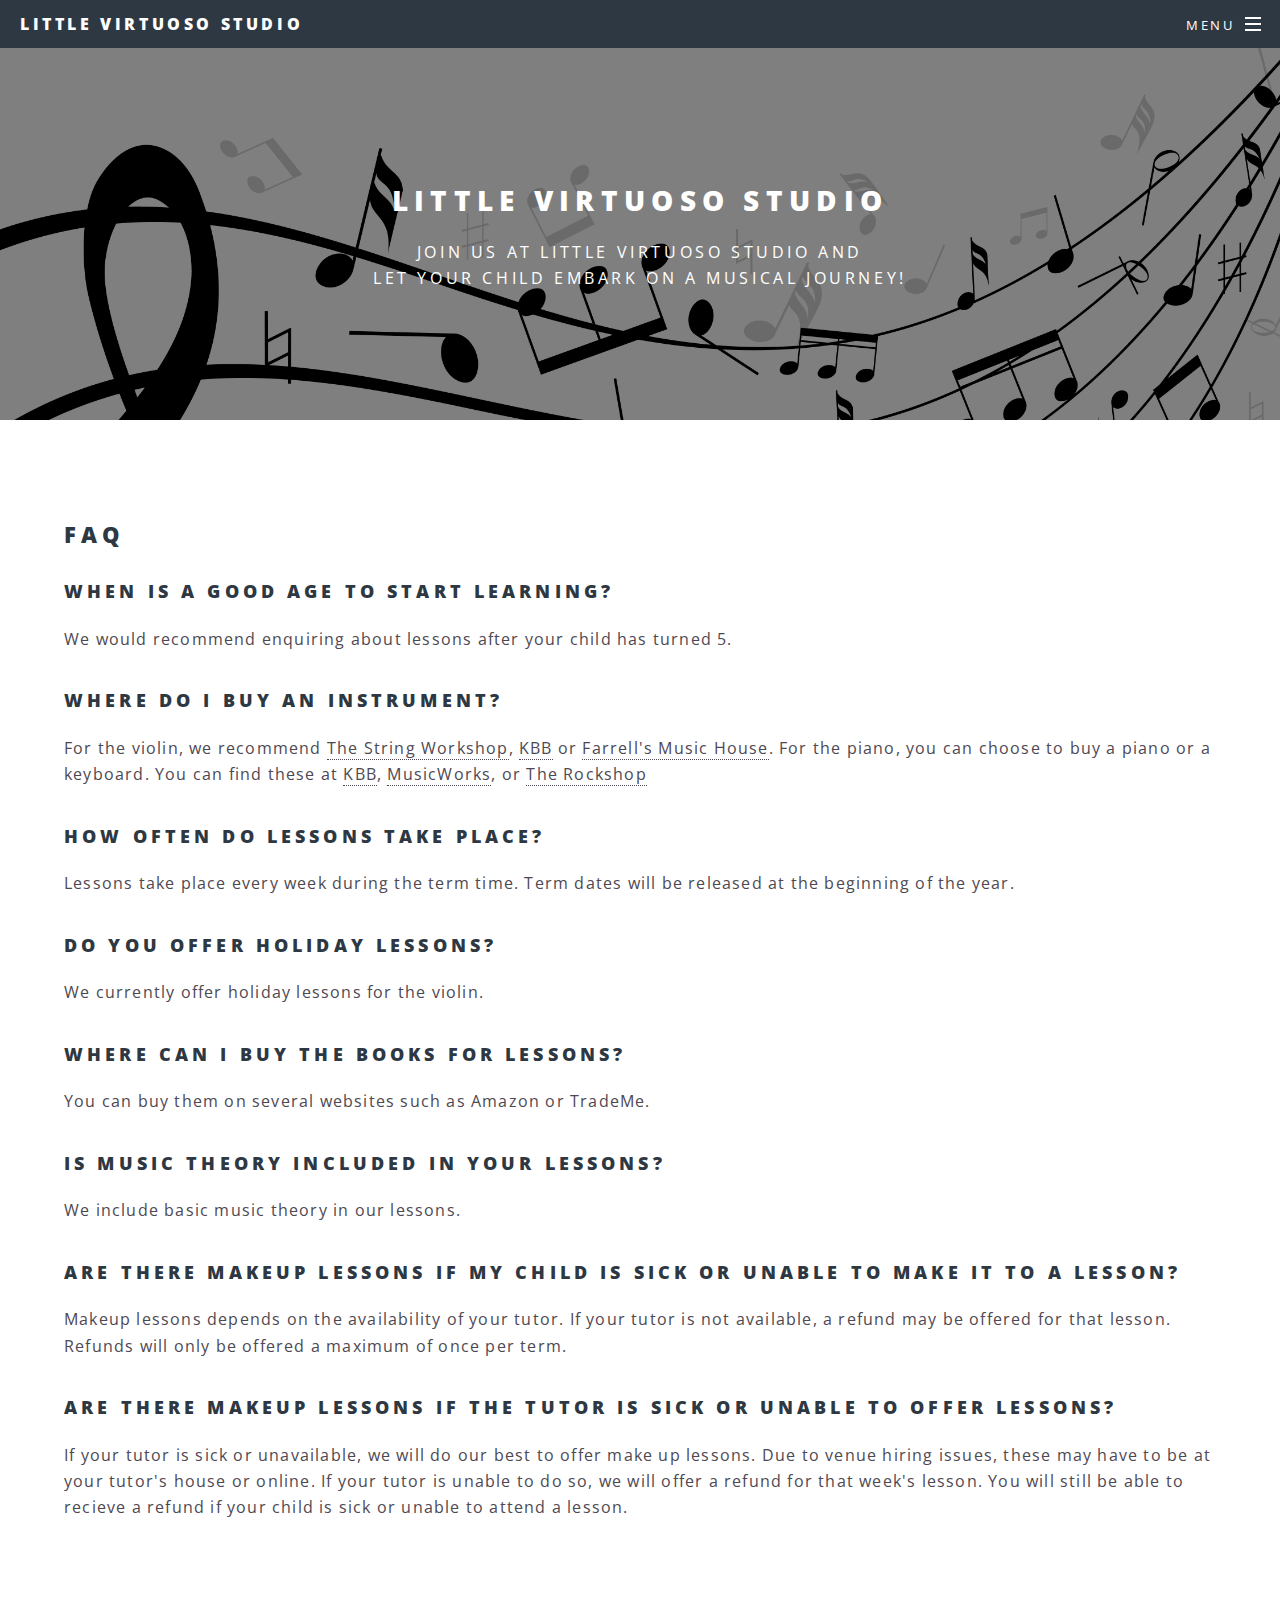
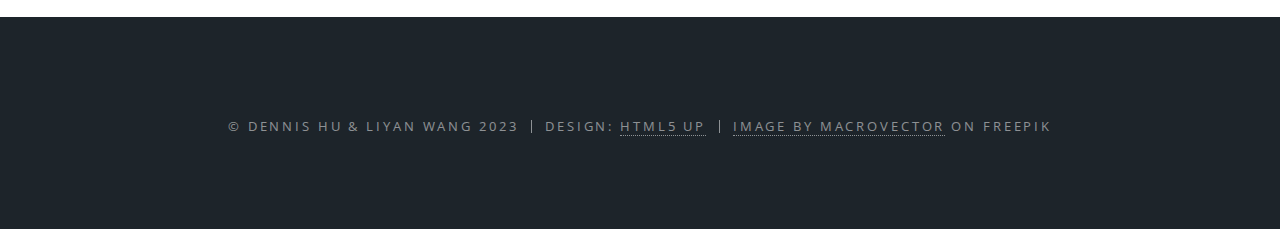
==== commit a16934e4: "Update faq.html" ====
--- a/faq.html
+++ b/faq.html
@@ -48,7 +48,7 @@
 
 								<h2>FAQ</h2>
 
-								<h3>When is a good age to start learning the violin?</h3>
+								<h3>When is a good age to start learning?</h3>
 								<p>We would recommend enquiring about lessons after your child has turned 5.</p>
 
 								<h3>Where do I buy an instrument?</h3>
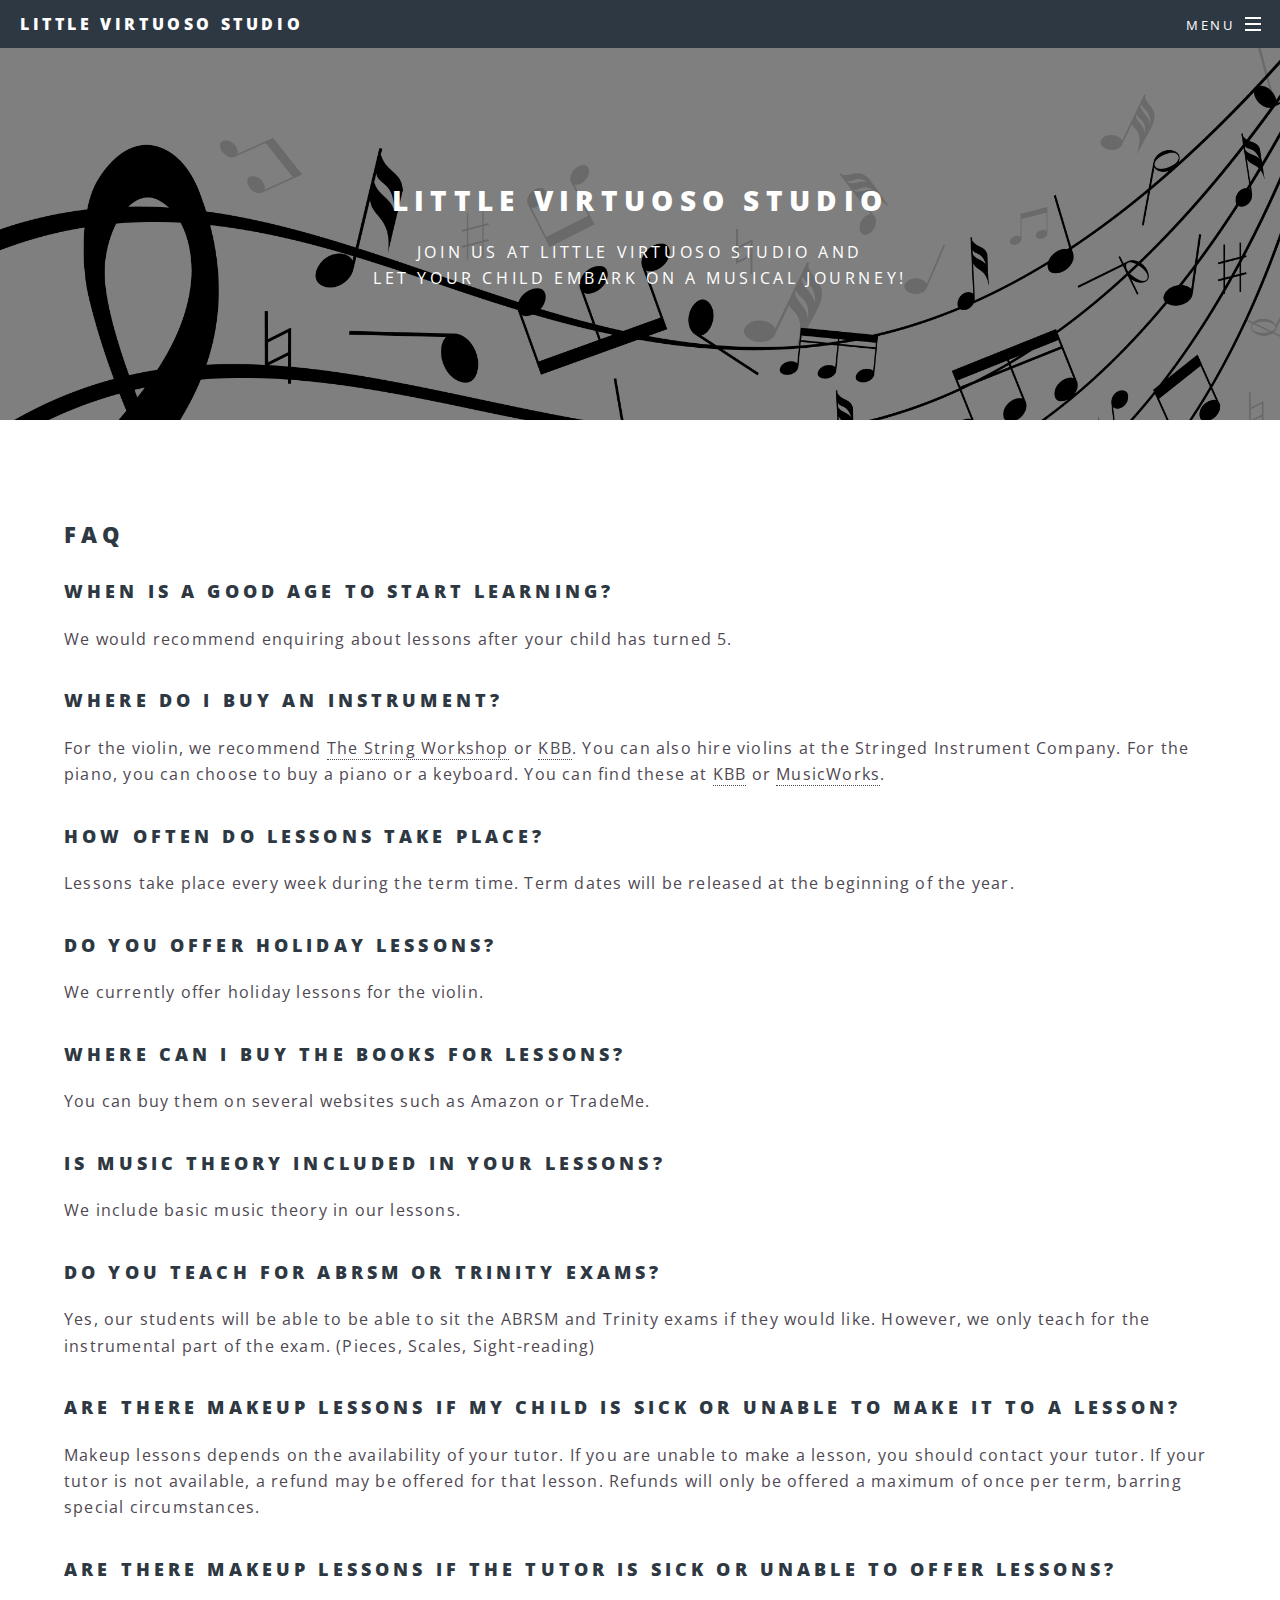
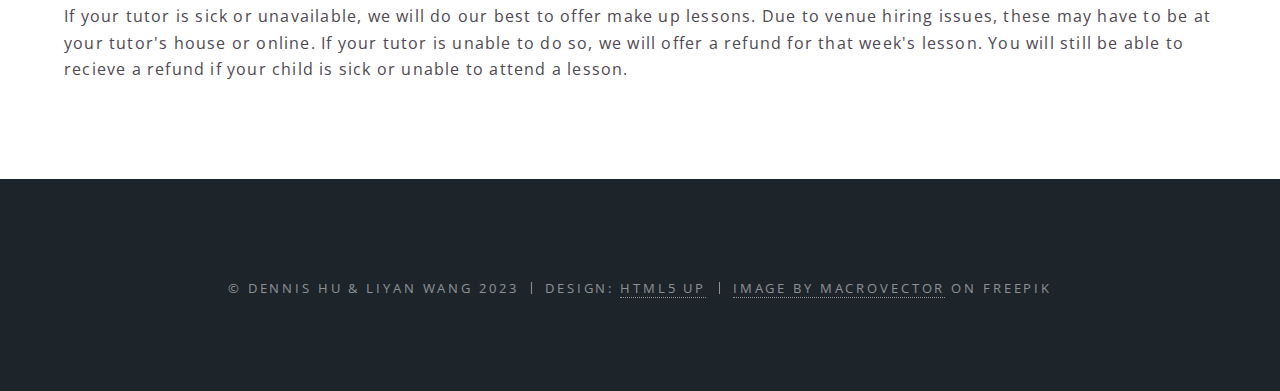
==== commit 79522e44: "." ====
--- a/faq.html
+++ b/faq.html
@@ -52,9 +52,9 @@
 								<p>We would recommend enquiring about lessons after your child has turned 5.</p>
 
 								<h3>Where do I buy an instrument?</h3>
-								<p>For the violin, we recommend <a href="https://www.stringworkshop.co.nz/">The String Workshop</a>, <a href="https://www.kbbmusic.co.nz/">KBB</a> 
-								or <a href="https://www.farrellsmusic.co.nz/">Farrell's Music House</a>. For the piano, you can choose to buy a piano or a keyboard. You can find these at 
-								<a href="https://www.kbbmusic.co.nz/">KBB</a>, <a href="https://www.musicworks.co.nz/">MusicWorks</a>, or <a href="https://www.rockshop.co.nz/">The Rockshop</a></p>
+								<p>For the violin, we recommend <a href="https://www.stringworkshop.co.nz/">The String Workshop</a> or <a href="https://www.kbbmusic.co.nz/">KBB</a>. 
+									You can also hire violins at the Stringed Instrument Company. For the piano, you can choose to buy a piano or a keyboard. You can find these at 
+								<a href="https://www.kbbmusic.co.nz/">KBB</a> or <a href="https://www.musicworks.co.nz/">MusicWorks</a>.</p>
 								
 								<h3>How often do lessons take place?</h3>
 								<p>Lessons take place every week during the term time. Term dates will be released at the beginning of the year.</p>
@@ -67,10 +67,15 @@
 
 								<h3>Is music theory included in your lessons?</h3>
 								<p>We include basic music theory in our lessons.</p>
+								
+								<h3>Do you teach for ABRSM or Trinity Exams?</h3>
+								<p>Yes, our students will be able to be able to sit the ABRSM and Trinity exams if they would like. However, 
+									we only teach for the instrumental part of the exam. (Pieces, Scales, Sight-reading)</p>
 
 								<h3>Are there makeup lessons if my child is sick or unable to make it to a lesson?</h3>
-								<p>Makeup lessons depends on the availability of your tutor. If your tutor is not available, a refund may be offered for that lesson. 
-									Refunds will only be offered a maximum of once per term.</p>
+								<p>Makeup lessons depends on the availability of your tutor. If you are unable to make a lesson, you should contact your tutor.
+									 If your tutor is not available, a refund may be offered for that lesson. Refunds will only be offered a maximum of once per term, 
+									 barring special circumstances.</p>
 
 								<h3>Are there makeup lessons if the tutor is sick or unable to offer lessons?</h3>
 								<p>If your tutor is sick or unavailable, we will do our best to offer make up lessons. Due to venue hiring issues, these may have to be at your tutor's house or online. If 
